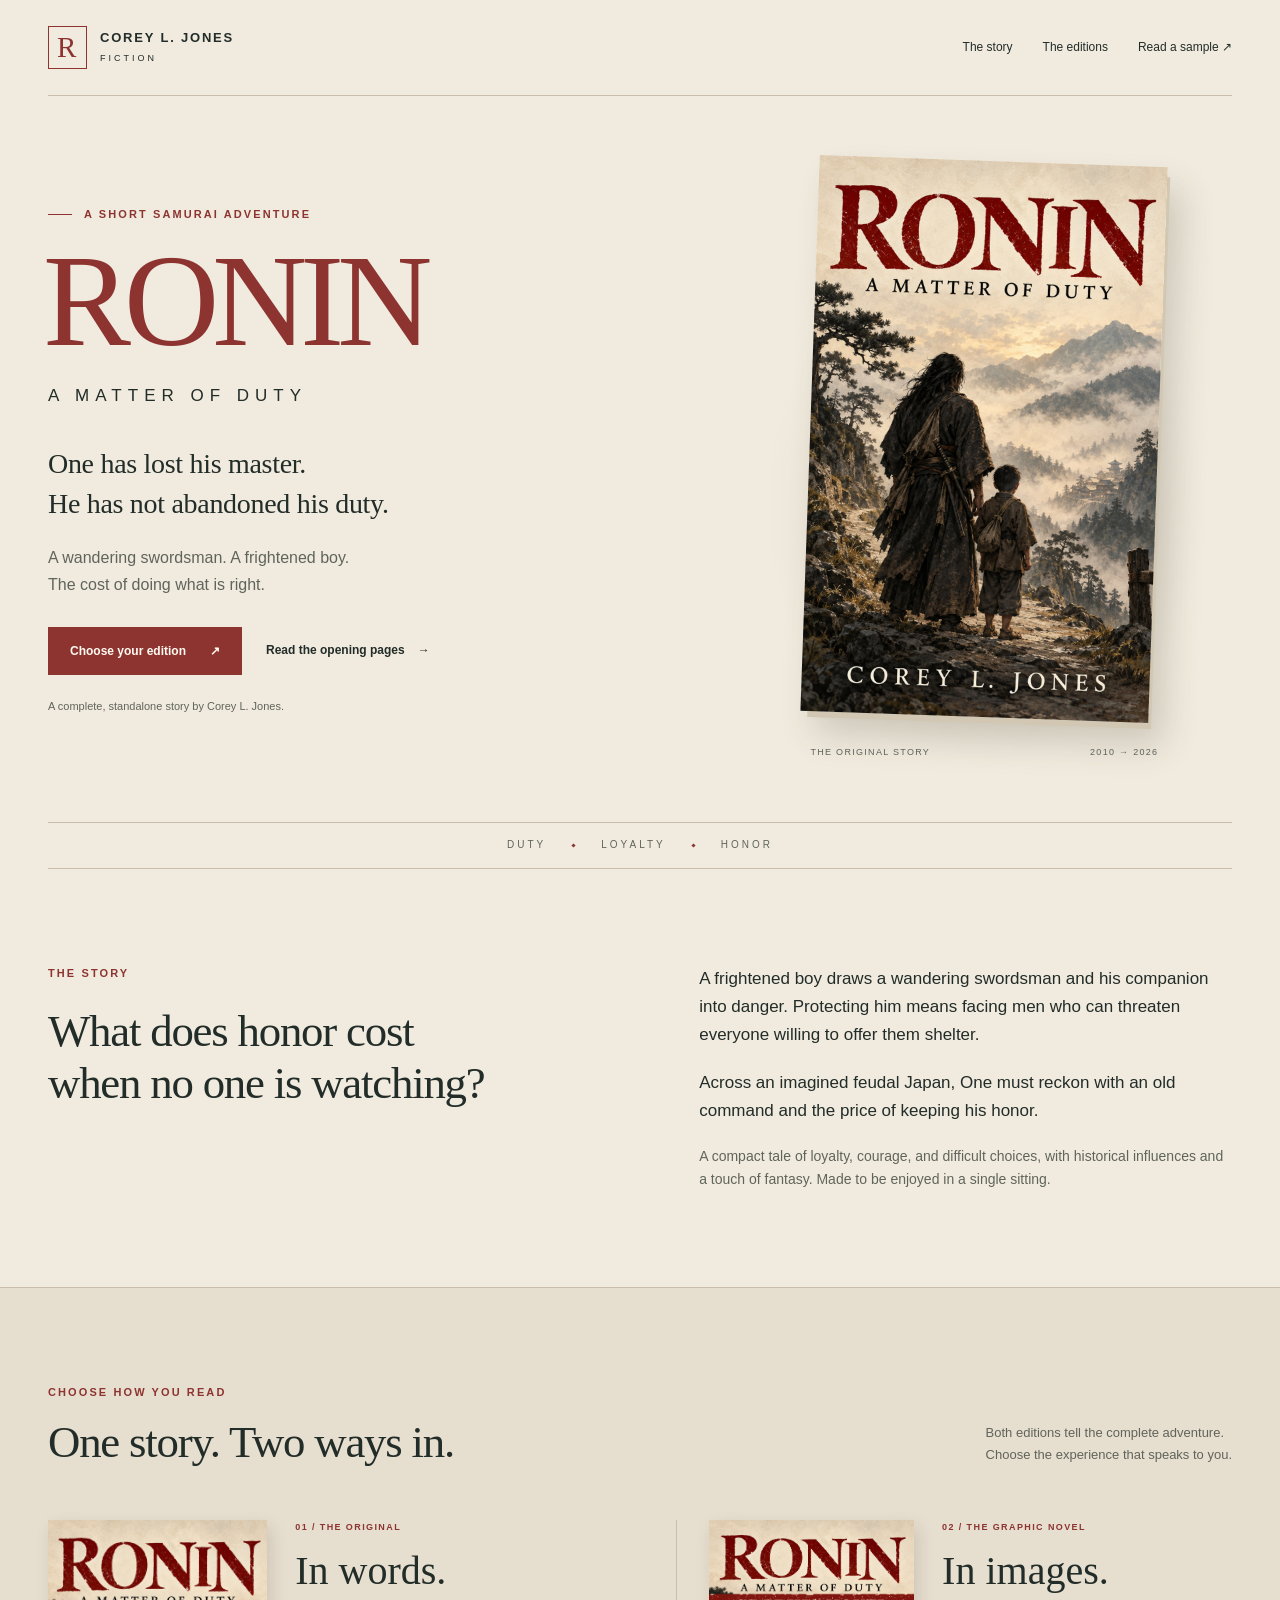
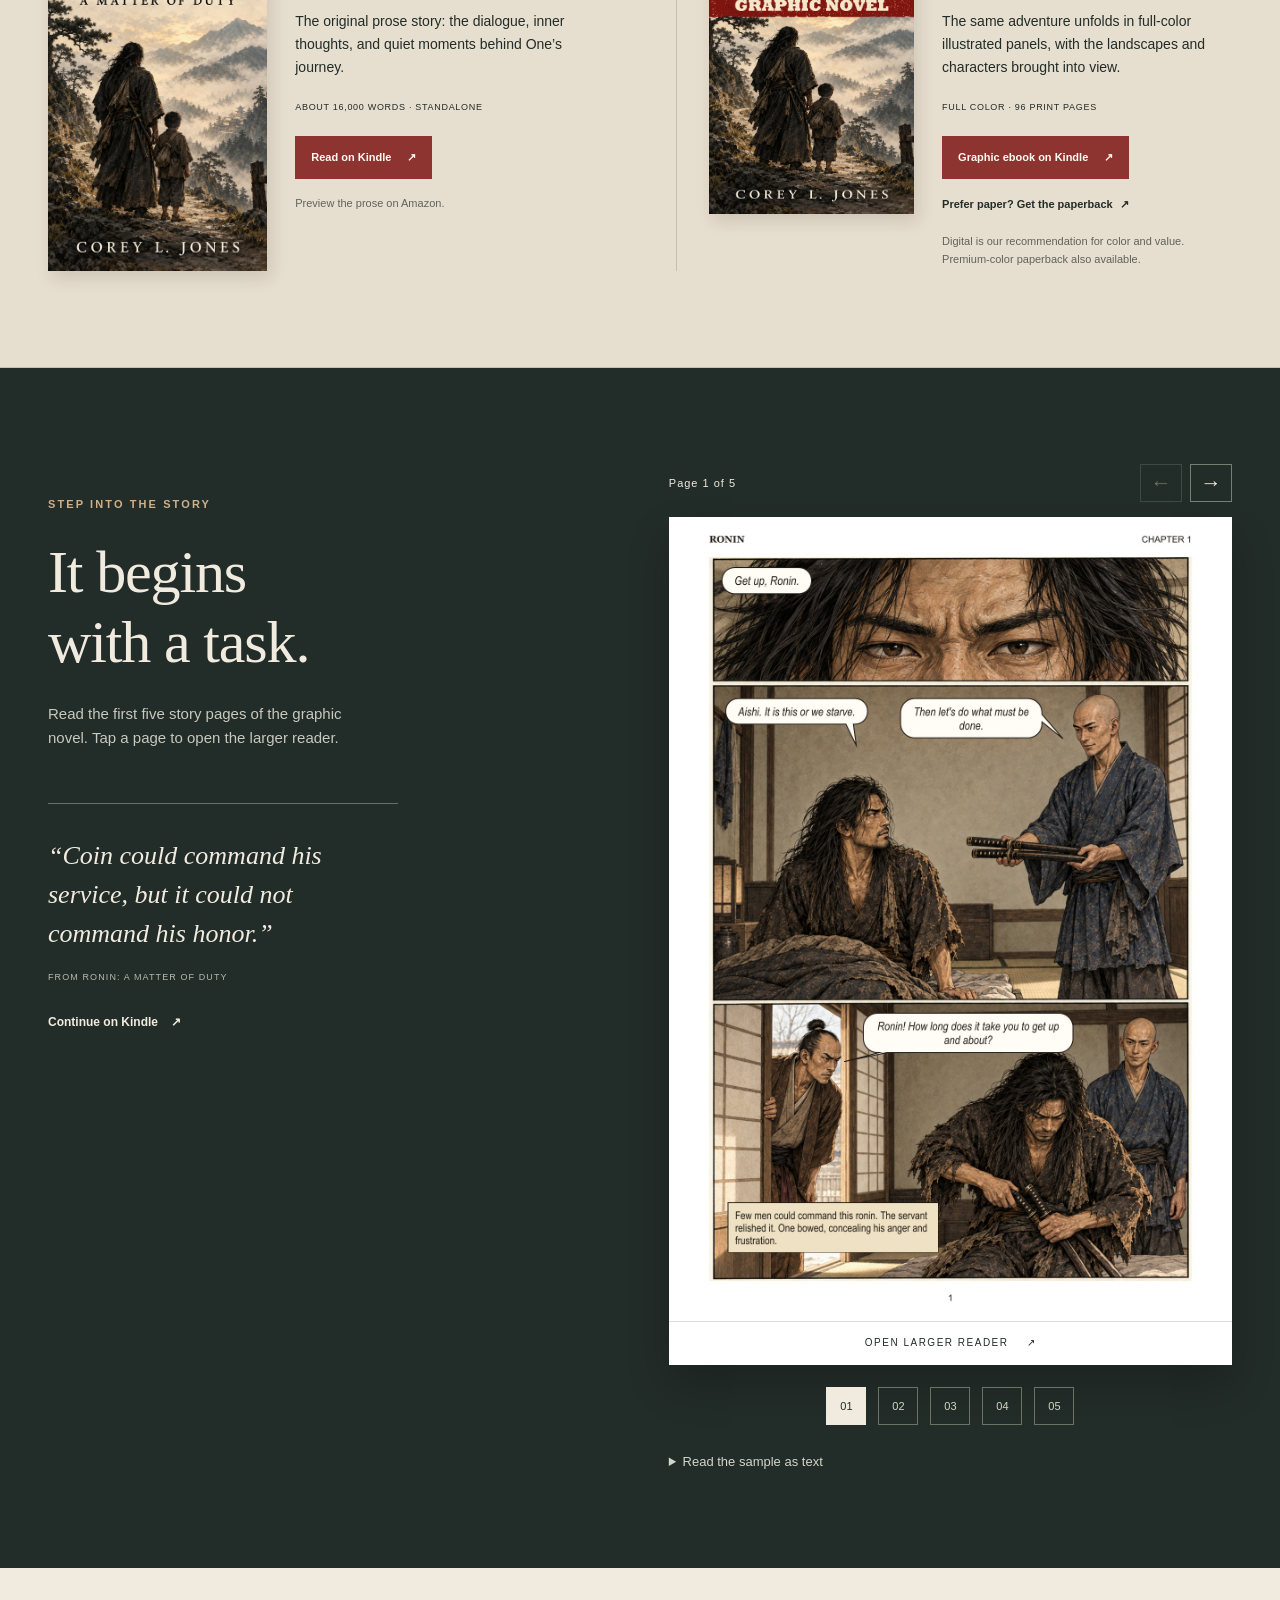
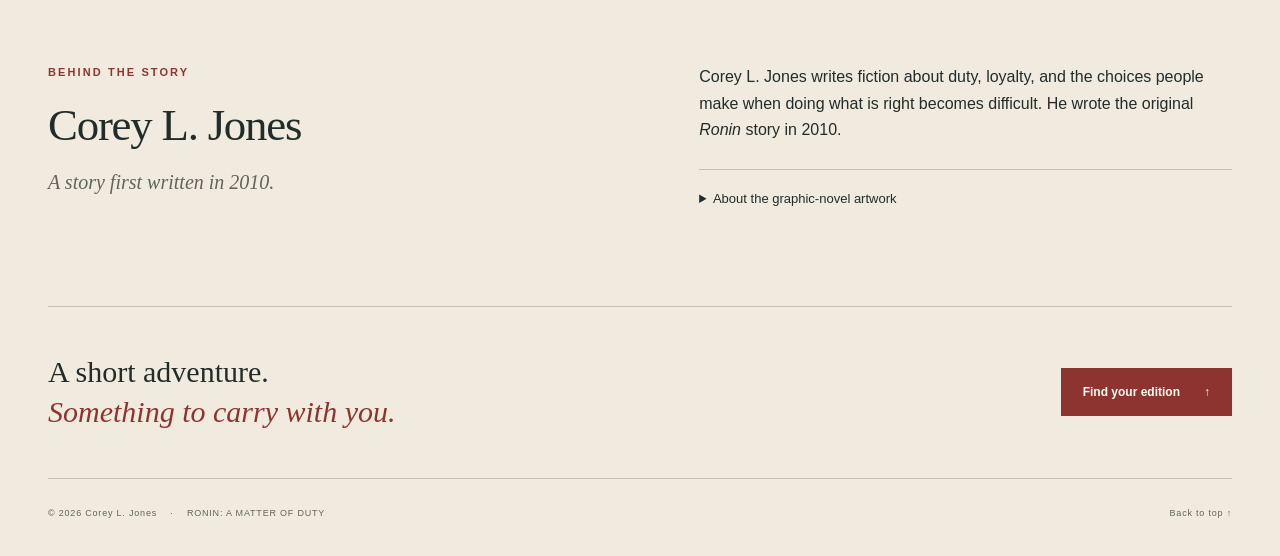
==== public/ronin/index.html @ f9c512b7 "Add standalone Corey L. Jones Ronin reading page" ====
<!doctype html>
<html lang="en">
<head>
  <meta charset="utf-8">
  <meta name="viewport" content="width=device-width, initial-scale=1">
  <meta name="theme-color" content="#222c28">
  <title>Ronin: A Matter of Duty — Corey L. Jones</title>
  <meta name="description" content="A complete samurai adventure by Corey L. Jones. Discover Ronin: A Matter of Duty in original prose or a full-color graphic novel, and read the opening pages.">
  <link rel="canonical" href="https://echoofhumanity.net/ronin/">
  <link rel="icon" type="image/svg+xml" href="./assets/mark.svg">
  <meta property="og:type" content="book">
  <meta property="og:title" content="Ronin: A Matter of Duty — Corey L. Jones">
  <meta property="og:description" content="One has lost his master. He has not abandoned his duty. A complete samurai adventure in prose and full-color art.">
  <meta property="og:url" content="https://echoofhumanity.net/ronin/">
  <meta property="og:image" content="https://echoofhumanity.net/ronin/assets/share.jpg">
  <meta property="og:image:width" content="970">
  <meta property="og:image:height" content="600">
  <meta property="og:image:alt" content="Ronin: A Matter of Duty, original prose and graphic novel by Corey L. Jones">
  <meta name="twitter:card" content="summary_large_image">
  <link rel="stylesheet" href="./ronin.css">
  <script src="./ronin.js" defer></script>
  <script type="application/ld+json">
  {"@context":"https://schema.org","@type":"WebPage","name":"Ronin: A Matter of Duty","url":"https://echoofhumanity.net/ronin/","mainEntity":{"@type":"Book","name":"Ronin: A Matter of Duty","author":{"@type":"Person","name":"Corey L. Jones"},"inLanguage":"en","genre":["Samurai adventure","Fiction"],"image":"https://echoofhumanity.net/ronin/assets/prose-cover.jpg","workExample":[{"@type":"Book","name":"Ronin: A Matter of Duty","bookFormat":"https://schema.org/EBook","url":"https://www.amazon.com/dp/B0HL51H4W1"},{"@type":"Book","name":"Ronin: A Matter of Duty — Graphic Novel","bookFormat":"https://schema.org/EBook","url":"https://www.amazon.com/dp/B0HP73ZHTZ"},{"@type":"Book","name":"Ronin: A Matter of Duty — Graphic Novel","bookFormat":"https://schema.org/Paperback","isbn":"9798177969534","numberOfPages":96,"url":"https://www.amazon.com/dp/B0HP72GLCR"}]}}
  </script>
</head>
<body>
  <a class="skip" href="#main">Skip to content</a>
  <header class="masthead wrap" id="top">
    <a class="wordmark" href="#top" aria-label="Corey L. Jones, top of page"><span class="seal" aria-hidden="true">R</span><span>COREY L. JONES<small>FICTION</small></span></a>
    <nav aria-label="Ronin navigation"><a href="#story">The story</a><a href="#editions">The editions</a><a href="#sample">Read a sample <span aria-hidden="true">↗</span></a></nav>
  </header>
  <main id="main">
    <section class="hero wrap" aria-labelledby="book-title">
      <div class="hero-copy">
        <p class="eyebrow"><span></span> A SHORT SAMURAI ADVENTURE</p>
        <h1 id="book-title">RONIN</h1>
        <p class="subtitle">A MATTER OF DUTY</p>
        <p class="hero-hook">One has lost his master. <br><em>He has not abandoned his duty.</em></p>
        <p class="hero-description">A wandering swordsman. A frightened boy. <br>The cost of doing what is right.</p>
        <div class="actions"><a class="button primary" href="#editions">Choose your edition <span aria-hidden="true">↗</span></a><a class="text-link" href="#sample">Read the opening pages <span aria-hidden="true">→</span></a></div>
        <p class="hero-note">A complete, standalone story by Corey L. Jones.</p>
      </div>
      <figure class="hero-book"><div class="cover-shadow"><img src="./assets/prose-cover.jpg" width="1984" height="3172" fetchpriority="high" alt="Ronin: A Matter of Duty by Corey L. Jones. A swordsman and a boy walk toward a misty mountain valley."></div><figcaption>THE ORIGINAL STORY <span>2010 → 2026</span></figcaption></figure>
    </section>
    <div class="chapter-rule wrap" aria-hidden="true"><span>DUTY</span><i></i><span>LOYALTY</span><i></i><span>HONOR</span></div>
    <section class="story wrap section" id="story" aria-labelledby="story-title">
      <div><p class="eyebrow">THE STORY</p><h2 id="story-title">What does honor cost <br>when no one is watching?</h2></div>
      <div class="story-copy"><p>A frightened boy draws a wandering swordsman and his companion into danger. Protecting him means facing men who can threaten everyone willing to offer them shelter.</p><p>Across an imagined feudal Japan, One must reckon with an old command and the price of keeping his honor.</p><p class="quiet">A compact tale of loyalty, courage, and difficult choices, with historical influences and a touch of fantasy. Made to be enjoyed in a single sitting.</p></div>
    </section>
    <section class="editions section" id="editions" aria-labelledby="editions-title">
      <div class="wrap">
        <div class="section-heading"><div><p class="eyebrow">CHOOSE HOW YOU READ</p><h2 id="editions-title">One story. Two ways in.</h2></div><p>Both editions tell the complete adventure. <br>Choose the experience that speaks to you.</p></div>
        <div class="edition-grid">
          <article class="edition">
            <a class="edition-cover" href="https://www.amazon.com/dp/B0HL51H4W1" aria-label="View the original Ronin prose ebook on Amazon"><img src="./assets/prose-cover.jpg" width="1984" height="3172" loading="lazy" alt="Cover of the original Ronin prose edition"></a>
            <div class="edition-copy"><p class="edition-number">01 / THE ORIGINAL</p><h3>In words.</h3><p>The original prose story: the dialogue, inner thoughts, and quiet moments behind One’s journey.</p><p class="specs">ABOUT 16,000 WORDS · STANDALONE</p><a class="button primary" href="https://www.amazon.com/dp/B0HL51H4W1">Read on Kindle <span aria-hidden="true">↗</span></a><p class="buy-note">Preview the prose on Amazon.</p></div>
          </article>
          <article class="edition">
            <a class="edition-cover" href="https://www.amazon.com/dp/B0HP73ZHTZ" aria-label="View the Ronin graphic novel ebook on Amazon"><img src="./assets/graphic-cover.jpg" width="2100" height="3000" loading="lazy" alt="Ronin cover with a red Graphic Novel banner"></a>
            <div class="edition-copy"><p class="edition-number">02 / THE GRAPHIC NOVEL</p><h3>In images.</h3><p>The same adventure unfolds in full-color illustrated panels, with the landscapes and characters brought into view.</p><p class="specs">FULL COLOR · 96 PRINT PAGES</p><a class="button primary" href="https://www.amazon.com/dp/B0HP73ZHTZ">Graphic ebook on Kindle <span aria-hidden="true">↗</span></a><a class="text-link print-link" href="https://www.amazon.com/dp/B0HP72GLCR">Prefer paper? Get the paperback <span aria-hidden="true">↗</span></a><p class="buy-note">Digital is our recommendation for color and value. <br>Premium-color paperback also available.</p></div>
          </article>
        </div>
      </div>
    </section>
    <section class="sample section" id="sample" aria-labelledby="sample-title">
      <div class="wrap sample-layout">
        <div class="sample-intro"><p class="eyebrow">STEP INTO THE STORY</p><h2 id="sample-title">It begins <br>with a task.</h2><p>Read the first five story pages of the graphic novel. Tap a page to open the larger reader.</p><blockquote>“Coin could command his service, but it could not command his honor.”</blockquote><p class="quote-source">FROM <cite>RONIN: A MATTER OF DUTY</cite></p><a class="text-link light" href="https://www.amazon.com/dp/B0HP73ZHTZ">Continue on Kindle <span aria-hidden="true">↗</span></a></div>
        <div class="sample-gallery" aria-label="Graphic novel opening pages">
          <div class="sample-toolbar"><p id="sample-count" aria-live="polite">Page 1 of 5</p><div><button class="arrow" id="sample-prev" aria-label="Previous sample page" disabled>←</button><button class="arrow" id="sample-next" aria-label="Next sample page">→</button></div></div>
          <button class="page-open" id="page-open" aria-label="Open sample page 1 in the larger reader"><img id="sample-image" src="./assets/sample-1.jpg" width="1260" height="1800" loading="lazy" alt="Opening page: One and Aishi are called to work for a merchant."><span>OPEN LARGER READER <span aria-hidden="true">↗</span></span></button>
          <div class="page-tabs" aria-label="Choose a sample page"><button data-page="0" aria-label="Show sample page 1" aria-current="true">01</button><button data-page="1" aria-label="Show sample page 2">02</button><button data-page="2" aria-label="Show sample page 3">03</button><button data-page="3" aria-label="Show sample page 4">04</button><button data-page="4" aria-label="Show sample page 5">05</button></div>
          <details class="transcript"><summary>Read the sample as text</summary><div id="sample-transcript"><h3>Story page 1</h3><p>RONIN
CHAPTER 1
Get up, Ronin.
Aishi. It is this or we starve.
Then let&#39;s do what must be done.
Ronin! How long does it take you to get up and about?
Few men could command this ronin. The servant relished it. One bowed, concealing his anger and frustration.
1</p>
<h3>Story page 2</h3><p>RONIN
CHAPTER 1
So, you have finally come to see the truth of things, have you?
I am ready to serve.
Then come! Have a seat and enjoy some of this tea with me.
Ori had a famous swordsman at his service. Outside, Aishi&#39;s stare silenced the servant.
2</p>
<h3>Story page 3</h3><p>RONIN
CHAPTER 1
What an impeccable day it is! I never dreamed that such a man would come into my service!
I know this is such a tragedy for you, but do not worry.
You will see how beneficial this will be for both of us!
What is it you wish of me, Ori?
3</p>
<h3>Story page 4</h3><p>RONIN
CHAPTER 1
Please! Have some tea.
Refusing Ori&#39;s courtesies meant leaving empty-handed. One chose to comply.
He sipped the tea and chatted politely.
What seemed like hours passed. Aishi could hear their voices through the door, but not their words.
Come, we are set to a task.
One&#39;s expression gave nothing away.
4</p>
<h3>Story page 5</h3><p>RONIN
CHAPTER 1
Ori still smiled. Uneasy, Aishi asked what had happened.
We are set to a task.
Well, what is the task?
There is a place south of here, hidden from sight. Shipments pass through it, and we are to make sure they are secured.
One wanted to earn their payment and continue toward their true goal.
He would judge the task by what it asked of him when the truth revealed itself.
What are these shipments?
He did not say.
Why employ a famous swordsman merely to watch for thieves? The secret shipment must matter. Aishi quickened his step, eager for answers.
Coin could command his service, but it could not command his honor.
5</p></div></details>
          <noscript><p>JavaScript is off. Open the sample images directly: <a href="./assets/sample-1.jpg">1</a> · <a href="./assets/sample-2.jpg">2</a> · <a href="./assets/sample-3.jpg">3</a> · <a href="./assets/sample-4.jpg">4</a> · <a href="./assets/sample-5.jpg">5</a>.</p></noscript>
        </div>
      </div>
    </section>
    <section class="author wrap section" aria-labelledby="author-title">
      <div><p class="eyebrow">BEHIND THE STORY</p><h2 id="author-title">Corey L. Jones</h2><p class="author-subtitle">A story first written in 2010.</p></div>
      <div><p>Corey L. Jones writes fiction about duty, loyalty, and the choices people make when doing what is right becomes difficult. He wrote the original <em>Ronin</em> story in 2010.</p><details class="making"><summary>About the graphic-novel artwork</summary><p>Corey L. Jones wrote the original story. The graphic-novel illustrations were generated with AI and extensively revised under his direction, with repeated checks of the characters, dialogue, page layout, and physical print proofs.</p></details></div>
    </section>
    <section class="closing wrap"><p>A short adventure. <br><em>Something to carry with you.</em></p><a class="button primary" href="#editions">Find your edition <span aria-hidden="true">↑</span></a></section>
  </main>
  <footer class="footer wrap"><p>© 2026 Corey L. Jones <span>·</span> RONIN: A MATTER OF DUTY</p><a href="#top">Back to top ↑</a></footer>
  <dialog id="reader" aria-labelledby="reader-title">
    <div class="reader-bar"><h2 id="reader-title">Ronin · Opening pages</h2><button id="reader-close" class="button reader-close">Close <span aria-hidden="true">×</span></button></div>
    <div class="reader-controls"><button class="arrow" id="reader-prev" aria-label="Previous page in reader">←</button><p id="reader-count" aria-live="polite">Page 1 of 5</p><button id="reader-zoom" class="zoom" aria-pressed="false">Zoom in</button><button class="arrow" id="reader-next" aria-label="Next page in reader">→</button></div>
    <div class="reader-scroll"><img id="reader-image" src="./assets/sample-1.jpg" width="1260" height="1800" alt="Opening page of Ronin"></div>
  </dialog>
</body>
</html>
---- public/ronin/ronin.css ----
@charset "UTF-8";
:root{--paper:#f1ebdf;--paper-deep:#e6dece;--ink:#222c28;--muted:#60645b;--red:#8d3431;--line:#c8beab;--gold:#ceb18a;color-scheme:light}
*{box-sizing:border-box}html{scroll-behavior:smooth;scroll-padding-top:28px}body{margin:0;background:var(--paper);color:var(--ink);font:17px/1.65 Arial,Helvetica,sans-serif;-webkit-font-smoothing:antialiased}a{color:inherit;text-decoration:none}button{font:inherit;cursor:pointer}button:disabled{cursor:default;opacity:.35}img{display:block;max-width:100%;height:auto}h1,h2,h3,p,figure{margin:0}h2,h3{font-family:Georgia,'Times New Roman',serif;font-weight:400;line-height:1.15}h2{font-size:clamp(34px,3.5vw,49px);letter-spacing:-1.2px}h3{font-size:40px}p+p{margin-top:20px}a,button{touch-action:manipulation}:focus-visible{outline:3px solid var(--red);outline-offset:5px}.wrap{width:min(1200px,calc(100% - 96px));margin-inline:auto}.section{padding-block:96px}.eyebrow{font-size:11px;letter-spacing:2.1px;font-weight:700;color:var(--red);line-height:1.6;margin-bottom:24px}.skip{position:fixed;top:-100px;left:18px;background:var(--paper);padding:12px 20px;z-index:20}.skip:focus{top:12px}.masthead{display:flex;justify-content:space-between;align-items:center;padding-block:26px;border-bottom:1px solid var(--line);gap:24px}.wordmark{display:flex;align-items:center;gap:13px;font-size:13px;letter-spacing:1.8px;font-weight:700;line-height:1.3}.wordmark small{display:block;font-size:9px;letter-spacing:3px;font-weight:400;margin-top:6px}.seal{display:grid;place-items:center;width:39px;height:43px;border:1px solid var(--red);font:29px Georgia,serif;color:var(--red)}nav{display:flex;gap:30px;font-size:12px}nav a:hover,.text-link:hover,.footer a:hover{text-decoration:underline;text-underline-offset:6px}.hero{display:grid;grid-template-columns:1.2fr 1fr;gap:8%;align-items:center;padding-block:65px 62px}.hero .eyebrow{display:flex;align-items:center;gap:12px;margin-bottom:15px}.eyebrow span{width:24px;height:1px;background:var(--red)}h1{font:400 clamp(88px,10.3vw,151px)/.95 Georgia,'Times New Roman',serif;letter-spacing:-7px;color:var(--red);margin-left:-5px}.subtitle{letter-spacing:6px;font-size:17px;margin:18px 0 34px}.hero-hook{font:28px/1.42 Georgia,serif;letter-spacing:-.3px}.hero-hook em{font-style:normal}.hero-description{font-size:16px;color:var(--muted);margin-top:22px}.actions{display:flex;gap:24px;align-items:center;flex-wrap:wrap;margin-top:29px}.button{display:inline-flex;justify-content:center;align-items:center;gap:24px;padding:14px 21px;font-size:12px;line-height:1.5;font-weight:600;border:1px solid transparent;transition:background .15s,color .15s}.primary{color:#fffaf0;background:var(--red);border-color:var(--red)}.primary:hover{background:#692925;border-color:#692925}.text-link{font-size:12px;font-weight:600;display:inline-flex;gap:13px;align-items:center}.hero-note{font-size:11px;color:var(--muted);margin-top:22px}.hero-book{width:min(100%,348px);margin-inline:auto;position:relative}.hero-book:before{content:"";position:absolute;inset:12% -16% -3%;background:radial-gradient(ellipse,#b5a68c55,transparent 68%);z-index:-1}.cover-shadow{box-shadow:5px 8px 0 -2px #d1c7b2,15px 22px 35px #3d392632;transform:rotate(2deg)}.cover-shadow img{width:100%}.hero-book figcaption{display:flex;justify-content:space-between;font-size:9px;letter-spacing:1.3px;color:var(--muted);margin-top:28px}.chapter-rule{display:flex;gap:26px;align-items:center;border-top:1px solid var(--line);border-bottom:1px solid var(--line);padding-block:14px;font-size:10px;letter-spacing:3px;justify-content:center;color:var(--muted)}.chapter-rule i{height:3px;width:3px;background:var(--red);transform:rotate(45deg)}.story{display:grid;grid-template-columns:1fr 1fr;gap:10%}.story-copy{max-width:560px;font-size:17px}.quiet{font-size:14px;color:var(--muted)}.editions{background:var(--paper-deep);border-block:1px solid var(--line)}.section-heading{display:flex;justify-content:space-between;gap:30px;align-items:end;margin-bottom:52px}.section-heading .eyebrow{margin-bottom:15px}.section-heading>p{font-size:13px;color:var(--muted);padding-bottom:3px}.edition-grid{display:grid;grid-template-columns:1fr 1fr;gap:6%}.edition{display:grid;grid-template-columns:.78fr 1.1fr;gap:28px;align-items:start}.edition+.edition{border-left:1px solid var(--line);padding-left:32px}.edition-cover img{width:100%;box-shadow:4px 7px 16px #33271c22}.edition-number{font-size:9px;letter-spacing:1.4px;color:var(--red);font-weight:700;margin-bottom:13px}.edition-copy>p:not(.edition-number):not(.specs):not(.buy-note){font-size:14px;line-height:1.65;margin-top:16px}.specs{font-size:9px;letter-spacing:.7px;margin:21px 0}.edition .button{font-size:11px;gap:16px;padding:12px 15px}.print-link{font-size:11px;margin-top:17px;gap:7px;line-height:1.6}.buy-note{font-size:11px;line-height:1.65;color:var(--muted);margin-top:15px}.sample{background:var(--ink);color:var(--paper)}.sample-layout{display:grid;grid-template-columns:.85fr 1fr;gap:12%;align-items:start}.sample-intro{padding-top:32px;position:sticky;top:38px}.sample .eyebrow{color:var(--gold)}.sample h2{font-size:clamp(43px,4.7vw,68px)}.sample-intro>p:not(.eyebrow):not(.quote-source){font-size:15px;max-width:330px;color:#c8c9be;margin-top:26px}.sample blockquote{font:italic 26px/1.5 Georgia,serif;margin:52px 0 17px;border-top:1px solid #647062;padding-top:32px;max-width:350px}.quote-source{font-size:9px;letter-spacing:1.1px;color:#b6bbae}.quote-source cite{font-style:normal}.light{color:var(--paper);margin-top:28px}.sample-toolbar{display:flex;align-items:center;justify-content:space-between;font-size:11px;letter-spacing:1px;margin-bottom:15px}.sample-toolbar>div{display:flex;gap:8px}.arrow{display:inline-grid;place-items:center;width:42px;height:38px;border:1px solid #758074;color:var(--paper);background:transparent;font-size:21px;line-height:1}.arrow:hover:not(:disabled){background:#3b4840}.sample :focus-visible,dialog :focus-visible{outline-color:var(--gold)}.page-open{display:block;width:100%;padding:0;border:0;background:white;text-align:center;box-shadow:0 20px 40px #0003}.page-open img{width:100%;aspect-ratio:7/10;object-fit:contain}.page-open>span{display:flex;align-items:center;justify-content:center;gap:18px;padding:13px;color:var(--ink);font-size:10px;letter-spacing:1.5px;border-top:1px solid #ddd}.page-tabs{display:flex;gap:12px;justify-content:center;margin-top:22px}.page-tabs button{width:40px;height:38px;color:#d6d5c7;border:1px solid #6b7369;background:transparent;font-size:11px}.page-tabs button[aria-current=true]{background:var(--paper);color:var(--ink);border-color:var(--paper)}.transcript{margin-top:26px;font-size:13px;color:#d3d5c9}.transcript summary{cursor:pointer;text-underline-offset:4px}.transcript div{margin-top:20px;white-space:pre-line}.transcript h3{font:600 14px Arial,sans-serif;margin-top:22px}.transcript p{margin-top:12px}.author{display:grid;grid-template-columns:1fr 1fr;gap:10%;font-size:16px}.author .eyebrow{margin-bottom:18px}.author-subtitle{font:italic 20px Georgia,serif;color:var(--muted);margin-top:20px}.making{border-top:1px solid var(--line);margin-top:26px;padding-top:18px;font-size:13px;color:var(--muted)}.making summary{cursor:pointer;color:var(--ink)}.making p{margin-top:16px}.closing{border-block:1px solid var(--line);padding-block:45px;display:flex;align-items:center;justify-content:space-between;gap:30px}.closing p{font:30px/1.35 Georgia,serif}.closing em{color:var(--red)}.footer{padding-block:27px 35px;display:flex;justify-content:space-between;align-items:center;gap:22px;font-size:9px;letter-spacing:.8px;color:var(--muted)}.footer span{padding-inline:10px}.footer a{white-space:nowrap}dialog{padding:0;border:1px solid #657268;background:var(--ink);color:var(--paper);width:min(94vw,1000px);max-width:none;max-height:95dvh;overflow:hidden}dialog::backdrop{background:#101711eb}.reader-bar{display:flex;align-items:center;justify-content:space-between;gap:16px;padding:12px 20px;border-bottom:1px solid #5b685d}.reader-bar h2{font:16px Georgia,serif;letter-spacing:0}.reader-close{background:var(--paper);color:var(--ink);padding:9px 15px}.reader-controls{display:flex;align-items:center;justify-content:center;gap:25px;padding:10px}.reader-controls p{font-size:11px;margin:0}.reader-scroll{overflow:auto;max-height:calc(95dvh - 135px);padding:0 18px 20px;overscroll-behavior:contain}.reader-scroll img{width:100%;height:auto}.reader-open{overflow:hidden}
@media(min-width:1500px){.hero{padding-block:80px}.hero-book{width:370px}}
@media(max-width:1100px){.wrap{width:calc(100% - 64px)}.hero{gap:6%}.hero-hook{font-size:24px}.hero-book{max-width:310px}.subtitle{font-size:15px;letter-spacing:4px}.edition-grid{gap:4%}.edition{grid-template-columns:1fr;gap:24px}.edition-cover{width:160px}.edition+.edition{padding-left:30px}.edition-copy>p{max-width:340px}.section-heading>p{max-width:280px}.sample-layout{gap:8%}.actions{gap:16px}.sample blockquote{font-size:24px}}
@media(max-width:700px){.wrap{width:calc(100% - 40px)}.section{padding-block:60px}.masthead{padding-block:18px;gap:20px;align-items:center}.wordmark{font-size:10px;letter-spacing:1px;gap:8px}.wordmark small{font-size:8px}.seal{width:30px;height:34px;font-size:24px}nav{gap:14px;font-size:10px}nav a:first-child{display:none}nav a span{display:none}.hero{grid-template-columns:1fr;padding-block:42px 38px;gap:38px}.hero .eyebrow{font-size:9px;margin-bottom:17px}h1{font-size:clamp(82px,20vw,126px);letter-spacing:-5px}.subtitle{font-size:13px;letter-spacing:4px;margin:16px 0 26px}.hero-hook{font-size:23px}.hero-description{font-size:14px;margin-top:19px}.hero-description br{display:none}.actions{gap:18px;margin-top:24px}.button{padding:13px 17px}.hero-note{font-size:10px}.hero-book{width:68%;max-width:265px}.hero-book figcaption{font-size:8px;letter-spacing:1px}.chapter-rule{gap:20px;font-size:9px;letter-spacing:2px}.story{grid-template-columns:1fr;gap:28px}.eyebrow{margin-bottom:17px}.story h2 br{display:none}.story-copy{font-size:16px}.quiet{font-size:14px}.section-heading{display:block;margin-bottom:32px}.section-heading>p{margin-top:20px;max-width:none}.edition-grid{grid-template-columns:1fr;gap:38px}.edition{grid-template-columns:110px 1fr;gap:22px}.edition+.edition{padding:34px 0 0;border-left:0;border-top:1px solid var(--line)}.edition-cover{width:100%}.edition-number{font-size:8px;letter-spacing:1px}h3{font-size:34px}.edition-copy>p:not(.edition-number):not(.specs):not(.buy-note){font-size:13px}.specs{font-size:8px;letter-spacing:.2px}.edition .button{font-size:10px;padding:11px 12px;gap:10px}.print-link{font-size:10px}.buy-note{font-size:10px}.sample-layout{grid-template-columns:1fr;gap:35px}.sample-intro{position:static;padding:0}.sample h2{font-size:46px}.sample h2 br{display:none}.sample-intro>p:not(.eyebrow):not(.quote-source){max-width:none;margin-top:20px}.sample blockquote{font-size:24px;max-width:none;margin-top:30px;padding-top:25px}.sample-gallery{max-width:490px;margin:auto;width:100%}.author{grid-template-columns:1fr;gap:26px}.author-subtitle{font-size:19px}.closing{padding-block:30px;align-items:start;flex-direction:column;gap:24px}.closing p{font-size:26px}.footer{flex-direction:column;align-items:start;gap:12px;padding-block:25px;font-size:8px}.reader-bar{padding:10px 12px}.reader-bar h2{font-size:14px}dialog{width:100%;height:100dvh;max-height:100dvh;margin:0}.reader-scroll{padding:0 0 15px;max-height:calc(100dvh - 124px)}.reader-close{font-size:11px}.reader-controls{padding:8px}.transcript{font-size:12px}}
@media(prefers-reduced-motion:reduce){html{scroll-behavior:auto}*{transition:none!important}}
.zoom{border:1px solid #758074;background:transparent;color:var(--paper);padding:8px 10px;font-size:11px;min-height:38px}.zoom:hover{background:#3b4840}.reader-scroll.is-zoomed img{width:200%;max-width:none}.reader-controls{gap:16px}.reader-scroll{scrollbar-width:auto}
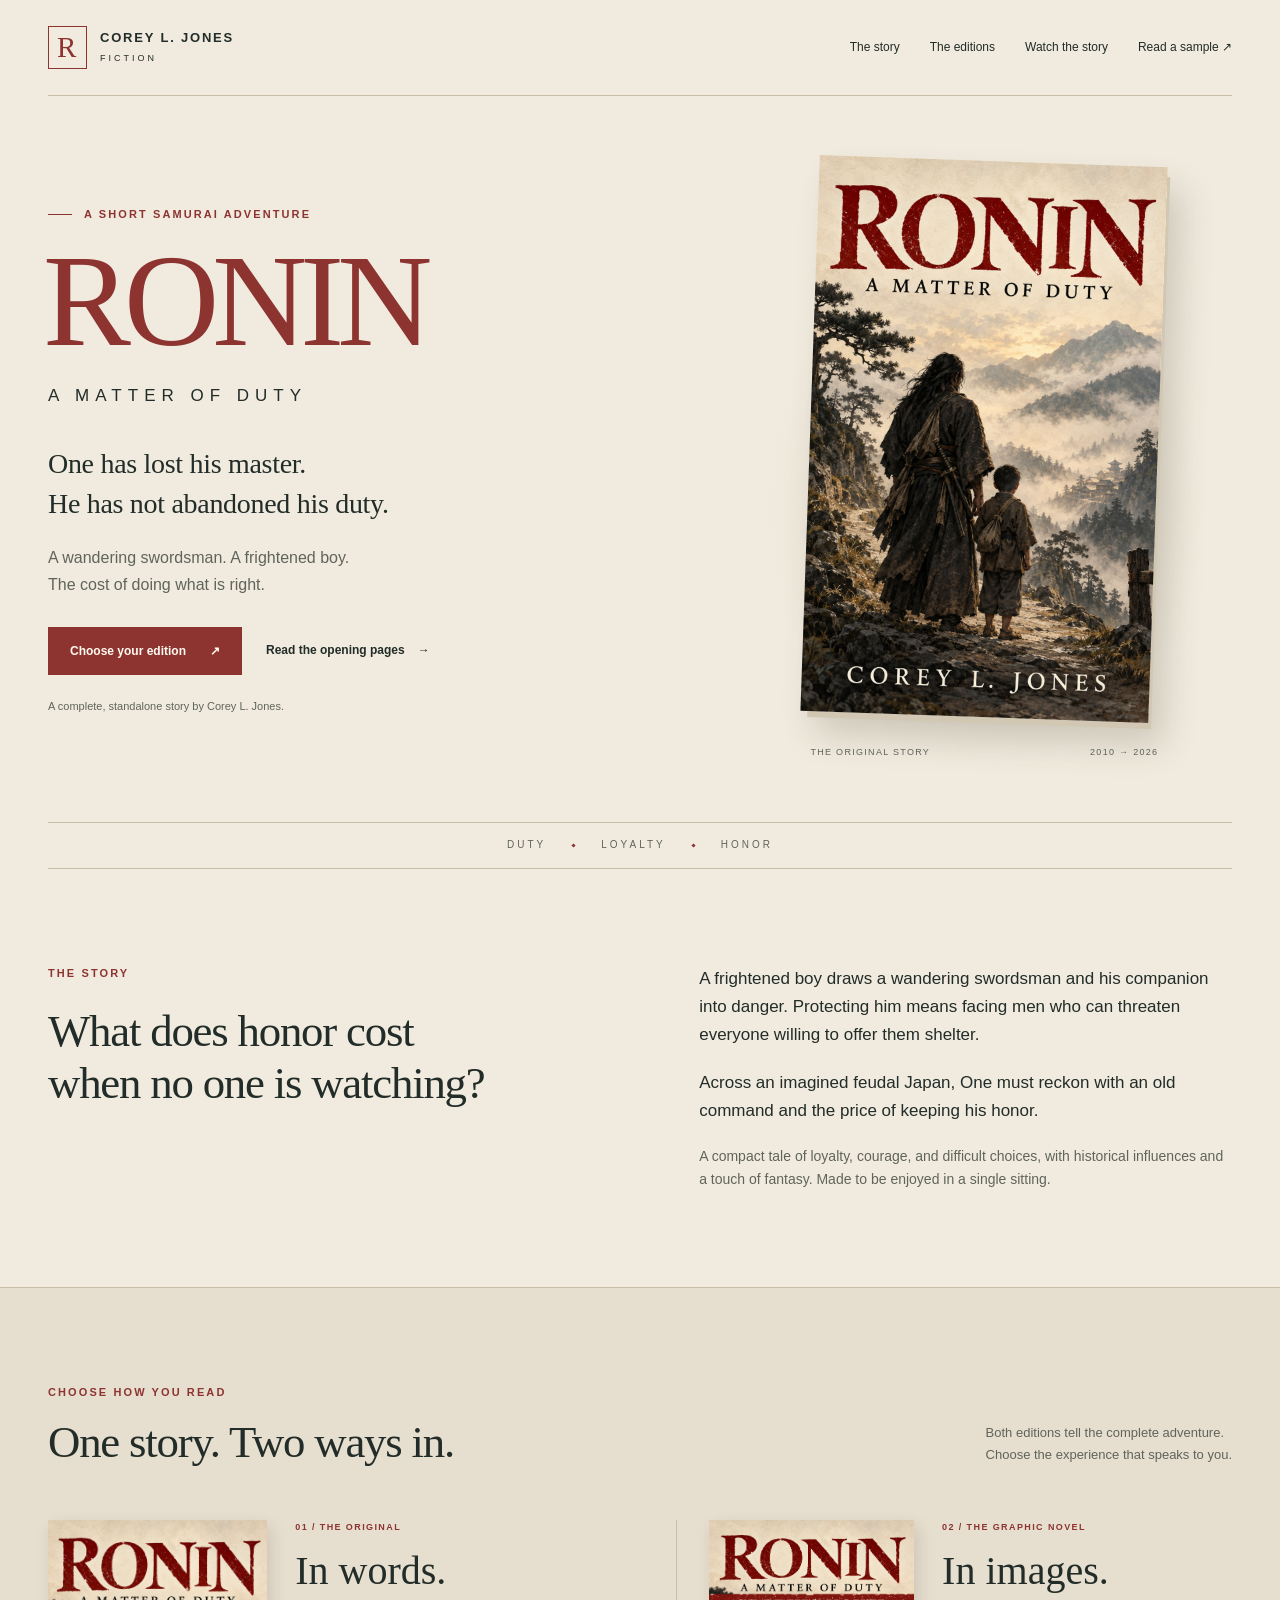
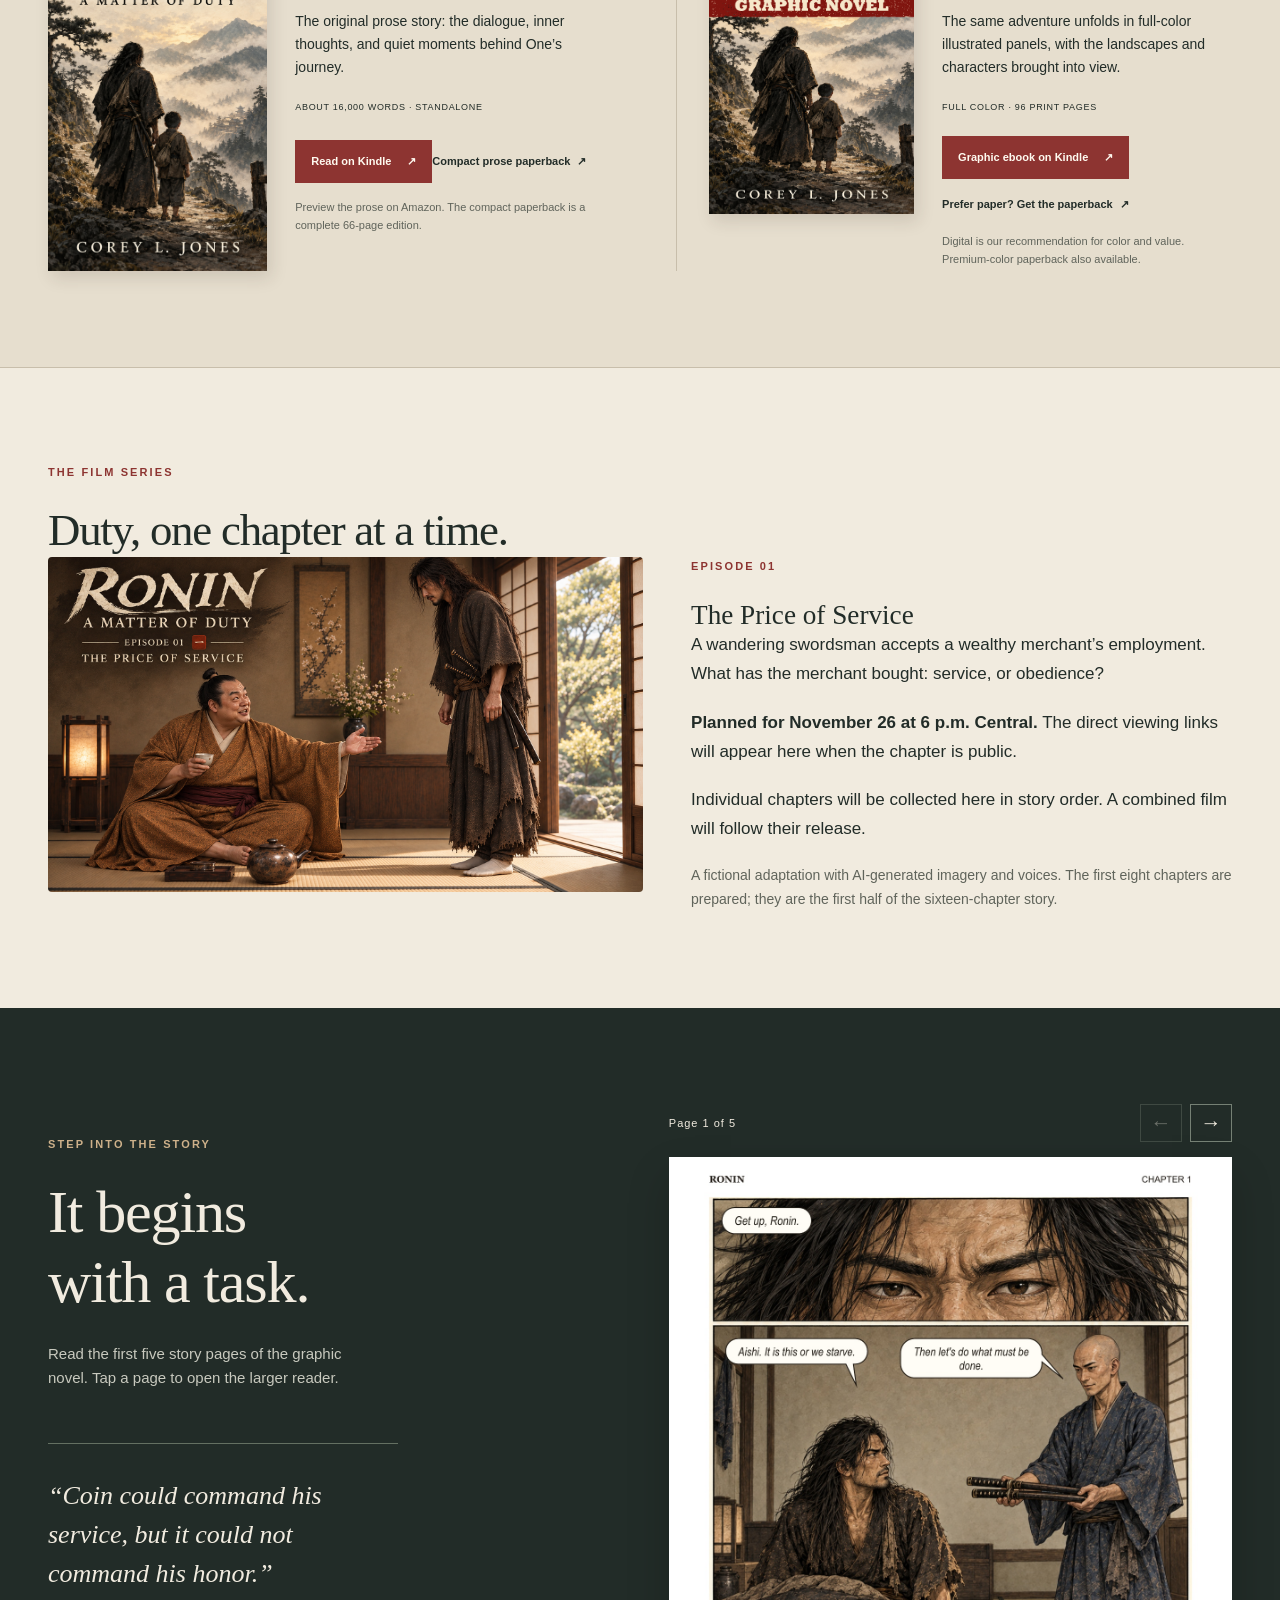
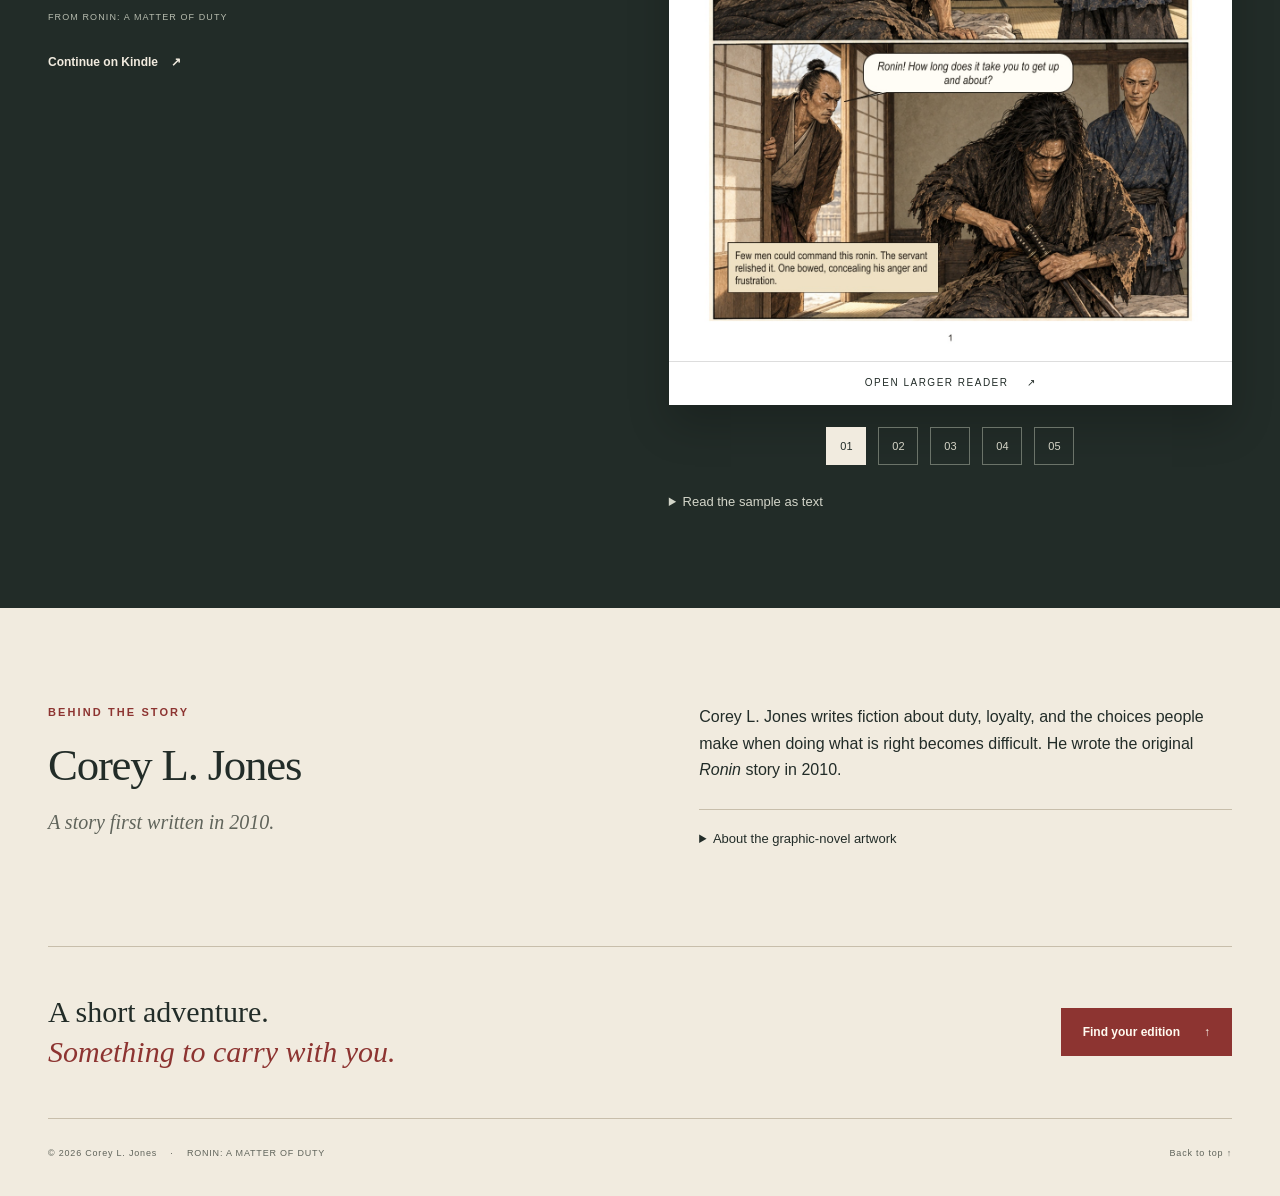
==== commit 40d68d11: "Launch full-length books and interview with Other Works and ad-free viewing" ====
--- a/public/ronin/index.html
+++ b/public/ronin/index.html
@@ -22,12 +22,13 @@
   <script type="application/ld+json">
   {"@context":"https://schema.org","@type":"WebPage","name":"Ronin: A Matter of Duty","url":"https://echoofhumanity.net/ronin/","mainEntity":{"@type":"Book","name":"Ronin: A Matter of Duty","author":{"@type":"Person","name":"Corey L. Jones"},"inLanguage":"en","genre":["Samurai adventure","Fiction"],"image":"https://echoofhumanity.net/ronin/assets/prose-cover.jpg","workExample":[{"@type":"Book","name":"Ronin: A Matter of Duty","bookFormat":"https://schema.org/EBook","url":"https://www.amazon.com/dp/B0HL51H4W1"},{"@type":"Book","name":"Ronin: A Matter of Duty — Graphic Novel","bookFormat":"https://schema.org/EBook","url":"https://www.amazon.com/dp/B0HP73ZHTZ"},{"@type":"Book","name":"Ronin: A Matter of Duty — Graphic Novel","bookFormat":"https://schema.org/Paperback","isbn":"9798177969534","numberOfPages":96,"url":"https://www.amazon.com/dp/B0HP72GLCR"}]}}
   </script>
+<style>.film-chapter{display:grid;grid-template-columns:1.1fr 1fr;gap:3rem;align-items:start}.film-chapter img{width:100%;height:auto;border-radius:4px}.film-chapter h3{font-size:1.7rem}.film-chapter p{line-height:1.7}@media(max-width:700px){.film-chapter{grid-template-columns:1fr;gap:1rem}}</style>
 </head>
 <body>
   <a class="skip" href="#main">Skip to content</a>
   <header class="masthead wrap" id="top">
     <a class="wordmark" href="#top" aria-label="Corey L. Jones, top of page"><span class="seal" aria-hidden="true">R</span><span>COREY L. JONES<small>FICTION</small></span></a>
-    <nav aria-label="Ronin navigation"><a href="#story">The story</a><a href="#editions">The editions</a><a href="#sample">Read a sample <span aria-hidden="true">↗</span></a></nav>
+    <nav aria-label="Ronin navigation"><a href="#story">The story</a><a href="#editions">The editions</a><a href="#film">Watch the story</a><a href="#sample">Read a sample <span aria-hidden="true">↗</span></a></nav>
   </header>
   <main id="main">
     <section class="hero wrap" aria-labelledby="book-title">
@@ -53,7 +54,7 @@
         <div class="edition-grid">
           <article class="edition">
             <a class="edition-cover" href="https://www.amazon.com/dp/B0HL51H4W1" aria-label="View the original Ronin prose ebook on Amazon"><img src="./assets/prose-cover.jpg" width="1984" height="3172" loading="lazy" alt="Cover of the original Ronin prose edition"></a>
-            <div class="edition-copy"><p class="edition-number">01 / THE ORIGINAL</p><h3>In words.</h3><p>The original prose story: the dialogue, inner thoughts, and quiet moments behind One’s journey.</p><p class="specs">ABOUT 16,000 WORDS · STANDALONE</p><a class="button primary" href="https://www.amazon.com/dp/B0HL51H4W1">Read on Kindle <span aria-hidden="true">↗</span></a><p class="buy-note">Preview the prose on Amazon.</p></div>
+            <div class="edition-copy"><p class="edition-number">01 / THE ORIGINAL</p><h3>In words.</h3><p>The original prose story: the dialogue, inner thoughts, and quiet moments behind One’s journey.</p><p class="specs">ABOUT 16,000 WORDS · STANDALONE</p><a class="button primary" href="https://www.amazon.com/dp/B0HL51H4W1">Read on Kindle <span aria-hidden="true">↗</span></a><a class="text-link print-link" href="https://www.amazon.com/dp/B0HPYT8Q4J">Compact prose paperback <span aria-hidden="true">↗</span></a><p class="buy-note">Preview the prose on Amazon. The compact paperback is a complete 66-page edition.</p></div>
           </article>
           <article class="edition">
             <a class="edition-cover" href="https://www.amazon.com/dp/B0HP73ZHTZ" aria-label="View the Ronin graphic novel ebook on Amazon"><img src="./assets/graphic-cover.jpg" width="2100" height="3000" loading="lazy" alt="Ronin cover with a red Graphic Novel banner"></a>
@@ -62,6 +63,7 @@
         </div>
       </div>
     </section>
+<section class="wrap section" id="film" aria-labelledby="film-title"><p class="eyebrow">THE FILM SERIES</p><h2 id="film-title">Duty, one chapter at a time.</h2><div class="film-chapter"><img src="./assets/episode-01.png" alt="Ronin Episode 01: The Price of Service. A merchant offers tea to the swordsman." width="1672" height="941" loading="lazy"><div><p class="eyebrow">EPISODE 01</p><h3>The Price of Service</h3><p>A wandering swordsman accepts a wealthy merchant’s employment. What has the merchant bought: service, or obedience?</p><p><strong>Planned for November 26 at 6 p.m. Central.</strong> The direct viewing links will appear here when the chapter is public.</p><p>Individual chapters will be collected here in story order. A combined film will follow their release.</p><p class="quiet">A fictional adaptation with AI-generated imagery and voices. The first eight chapters are prepared; they are the first half of the sixteen-chapter story.</p></div></div></section>
     <section class="sample section" id="sample" aria-labelledby="sample-title">
       <div class="wrap sample-layout">
         <div class="sample-intro"><p class="eyebrow">STEP INTO THE STORY</p><h2 id="sample-title">It begins <br>with a task.</h2><p>Read the first five story pages of the graphic novel. Tap a page to open the larger reader.</p><blockquote>“Coin could command his service, but it could not command his honor.”</blockquote><p class="quote-source">FROM <cite>RONIN: A MATTER OF DUTY</cite></p><a class="text-link light" href="https://www.amazon.com/dp/B0HP73ZHTZ">Continue on Kindle <span aria-hidden="true">↗</span></a></div>
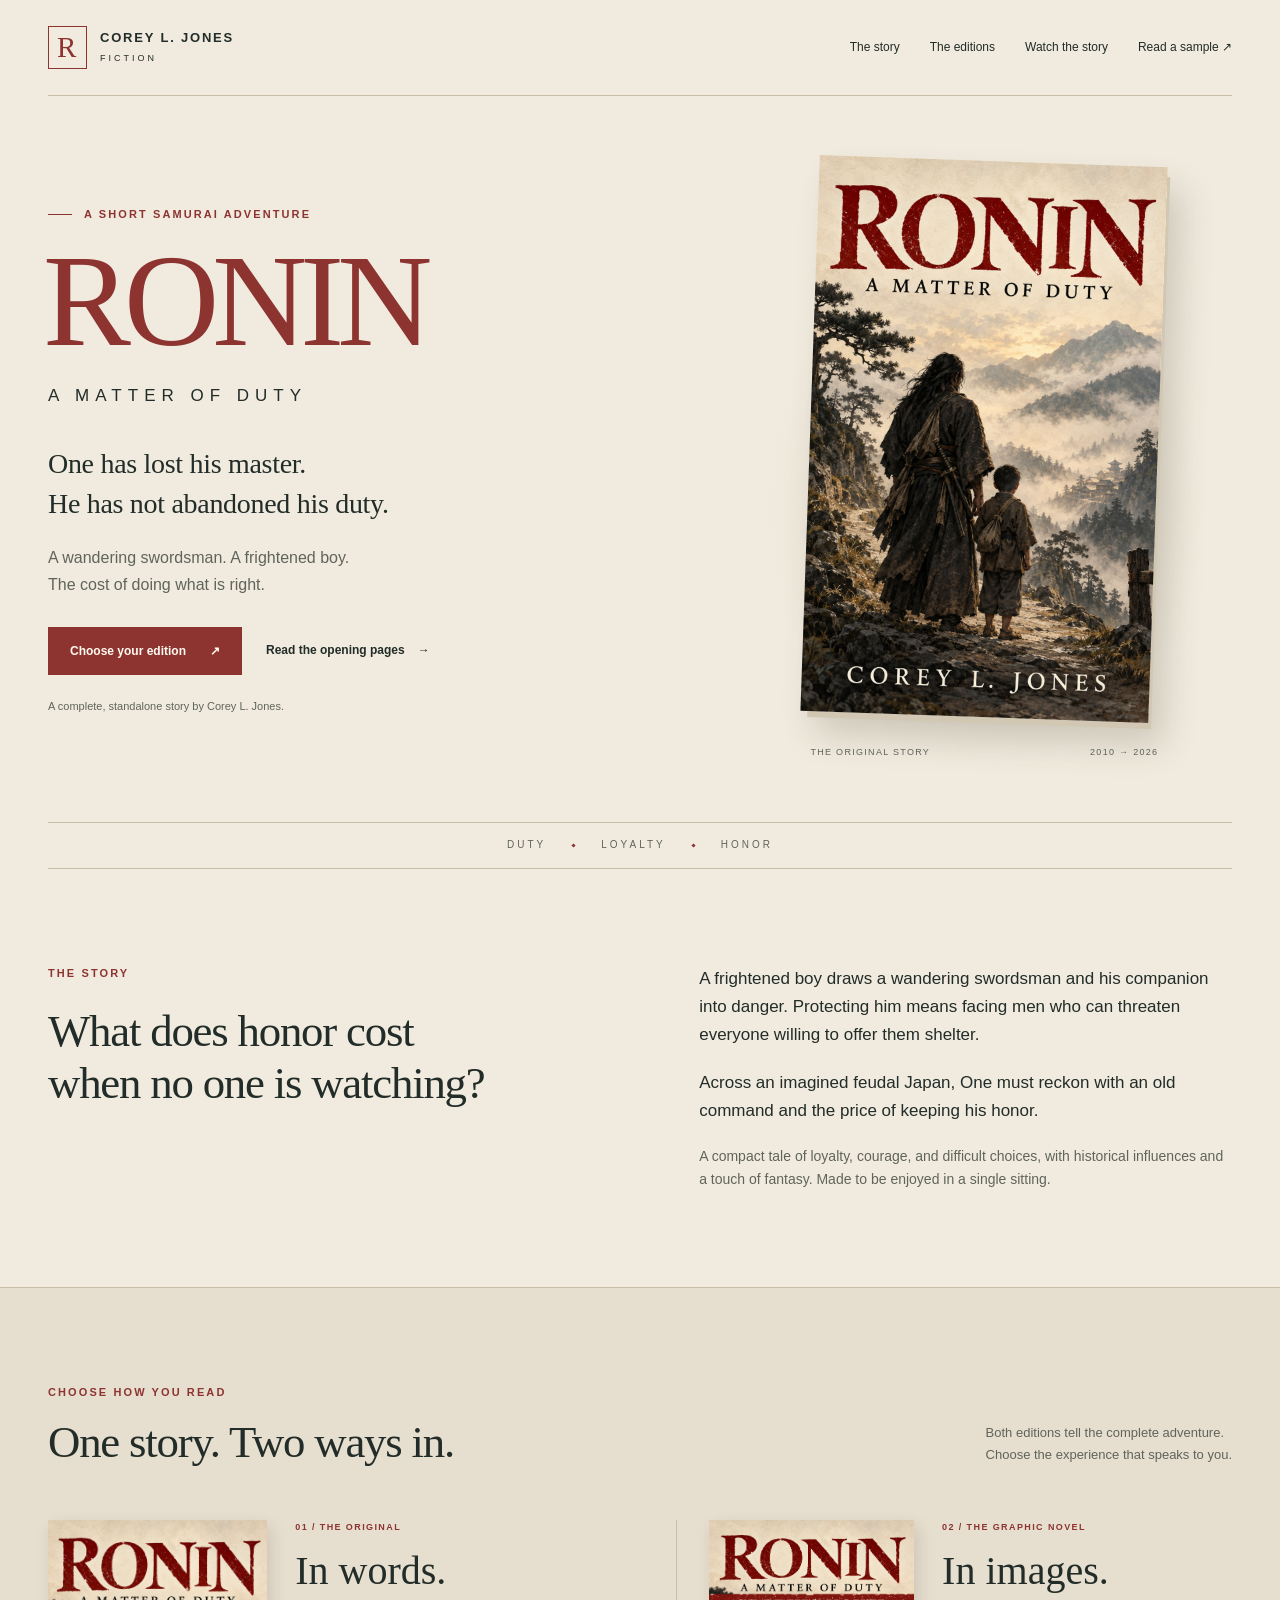
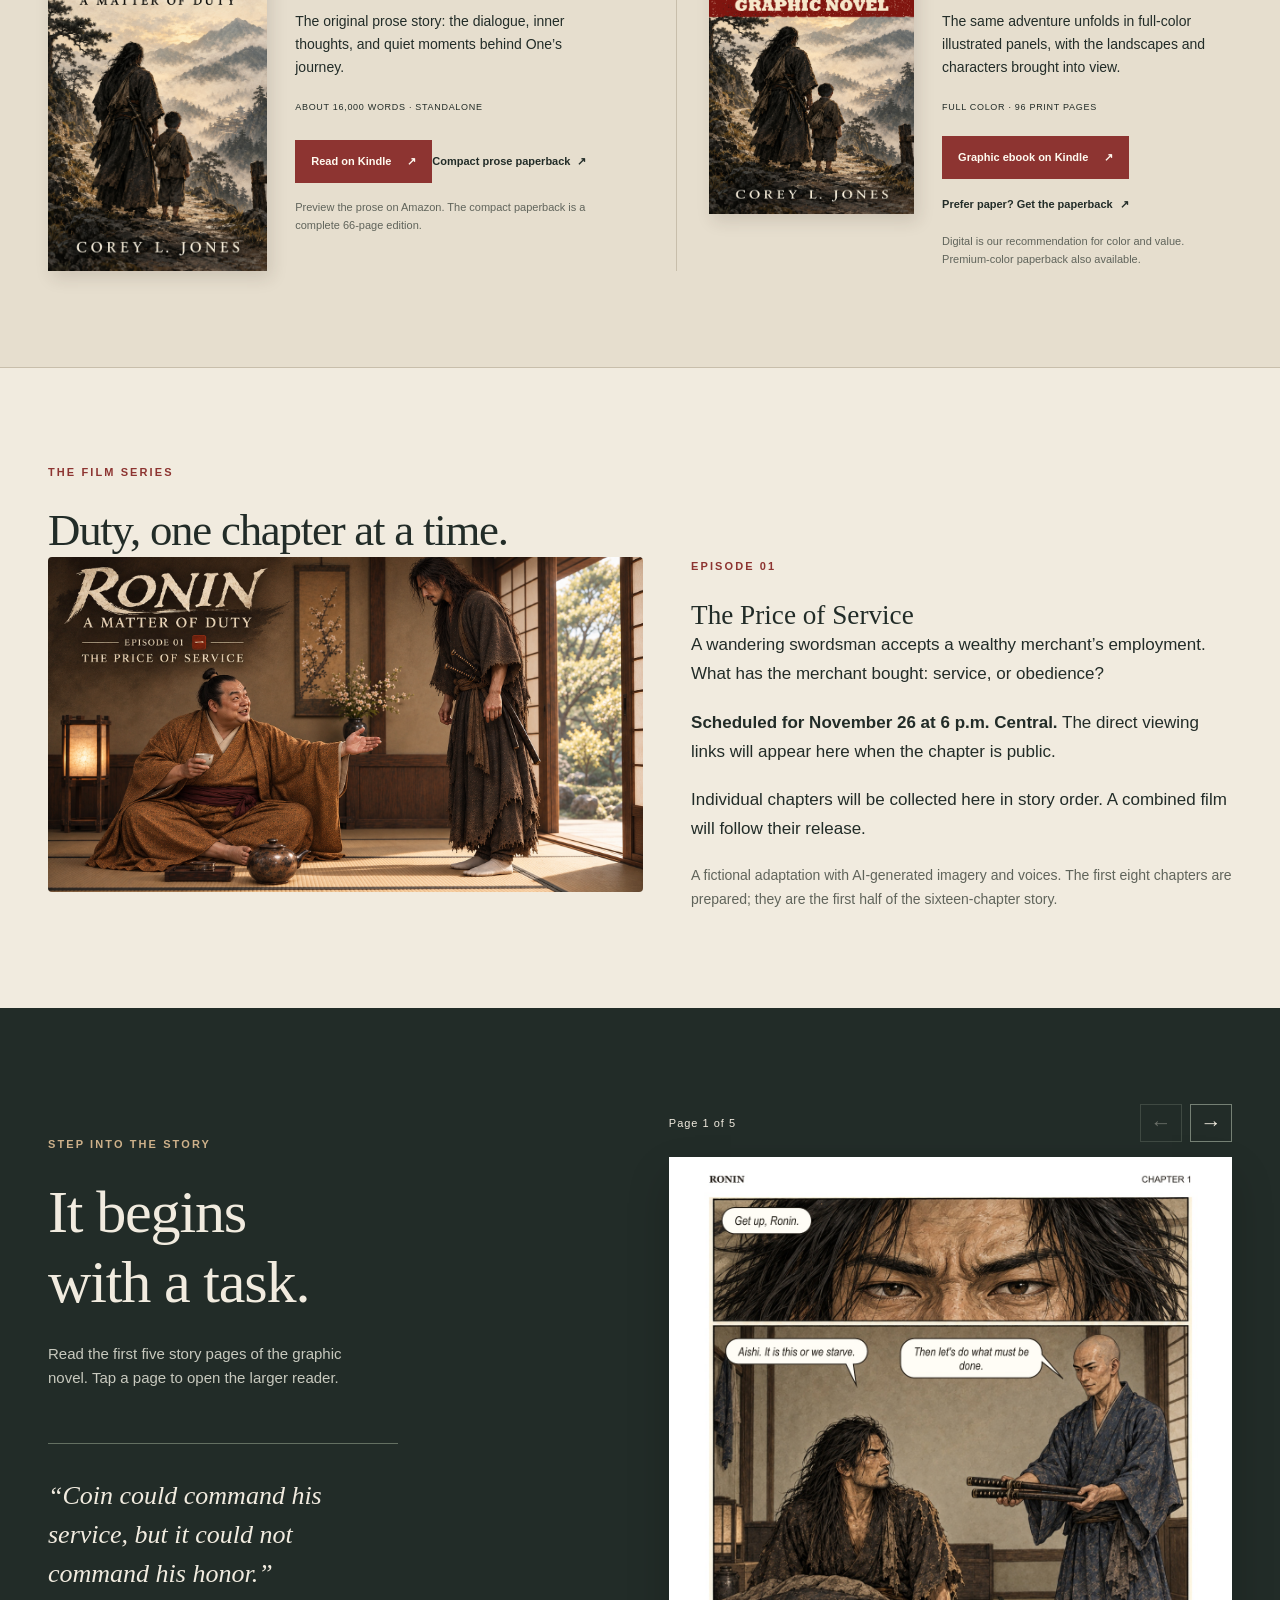
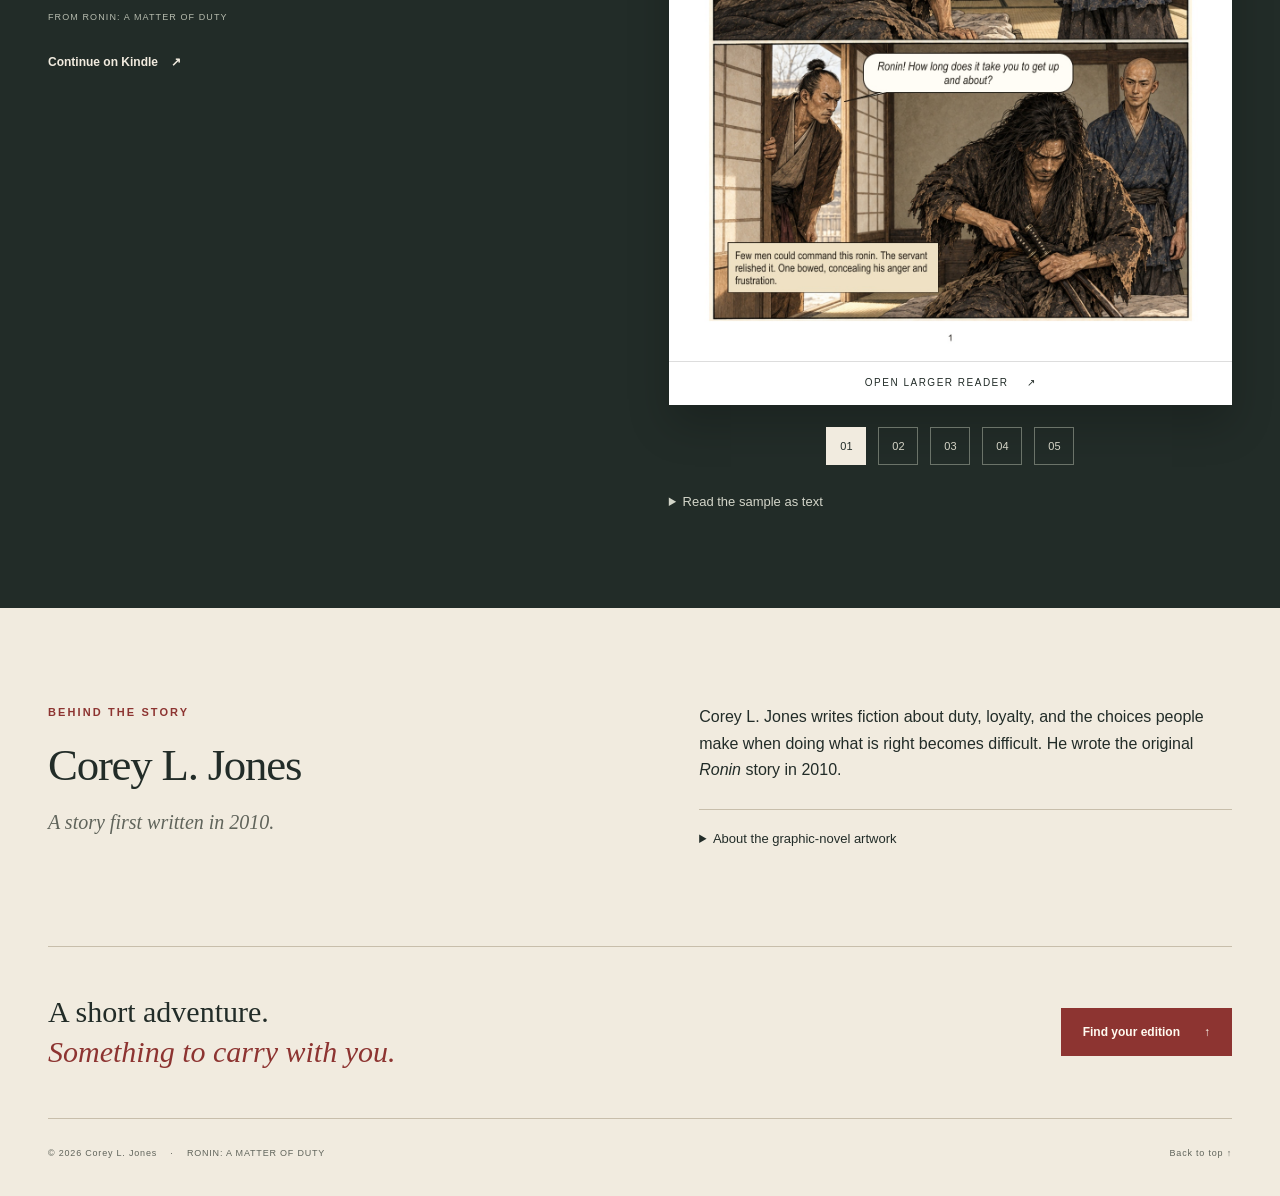
==== commit bd8d7a8d: "Restore visitor playback and add verified launch destinations" ====
--- a/public/ronin/index.html
+++ b/public/ronin/index.html
@@ -63,7 +63,7 @@
         </div>
       </div>
     </section>
-<section class="wrap section" id="film" aria-labelledby="film-title"><p class="eyebrow">THE FILM SERIES</p><h2 id="film-title">Duty, one chapter at a time.</h2><div class="film-chapter"><img src="./assets/episode-01.png" alt="Ronin Episode 01: The Price of Service. A merchant offers tea to the swordsman." width="1672" height="941" loading="lazy"><div><p class="eyebrow">EPISODE 01</p><h3>The Price of Service</h3><p>A wandering swordsman accepts a wealthy merchant’s employment. What has the merchant bought: service, or obedience?</p><p><strong>Planned for November 26 at 6 p.m. Central.</strong> The direct viewing links will appear here when the chapter is public.</p><p>Individual chapters will be collected here in story order. A combined film will follow their release.</p><p class="quiet">A fictional adaptation with AI-generated imagery and voices. The first eight chapters are prepared; they are the first half of the sixteen-chapter story.</p></div></div></section>
+<section class="wrap section" id="film" aria-labelledby="film-title"><p class="eyebrow">THE FILM SERIES</p><h2 id="film-title">Duty, one chapter at a time.</h2><div class="film-chapter"><img src="./assets/episode-01.png" alt="Ronin Episode 01: The Price of Service. A merchant offers tea to the swordsman." width="1672" height="941" loading="lazy"><div><p class="eyebrow">EPISODE 01</p><h3>The Price of Service</h3><p>A wandering swordsman accepts a wealthy merchant’s employment. What has the merchant bought: service, or obedience?</p><p><strong>Scheduled for November 26 at 6 p.m. Central.</strong> The direct viewing links will appear here when the chapter is public.</p><p>Individual chapters will be collected here in story order. A combined film will follow their release.</p><p class="quiet">A fictional adaptation with AI-generated imagery and voices. The first eight chapters are prepared; they are the first half of the sixteen-chapter story.</p></div></div></section>
     <section class="sample section" id="sample" aria-labelledby="sample-title">
       <div class="wrap sample-layout">
         <div class="sample-intro"><p class="eyebrow">STEP INTO THE STORY</p><h2 id="sample-title">It begins <br>with a task.</h2><p>Read the first five story pages of the graphic novel. Tap a page to open the larger reader.</p><blockquote>“Coin could command his service, but it could not command his honor.”</blockquote><p class="quote-source">FROM <cite>RONIN: A MATTER OF DUTY</cite></p><a class="text-link light" href="https://www.amazon.com/dp/B0HP73ZHTZ">Continue on Kindle <span aria-hidden="true">↗</span></a></div>
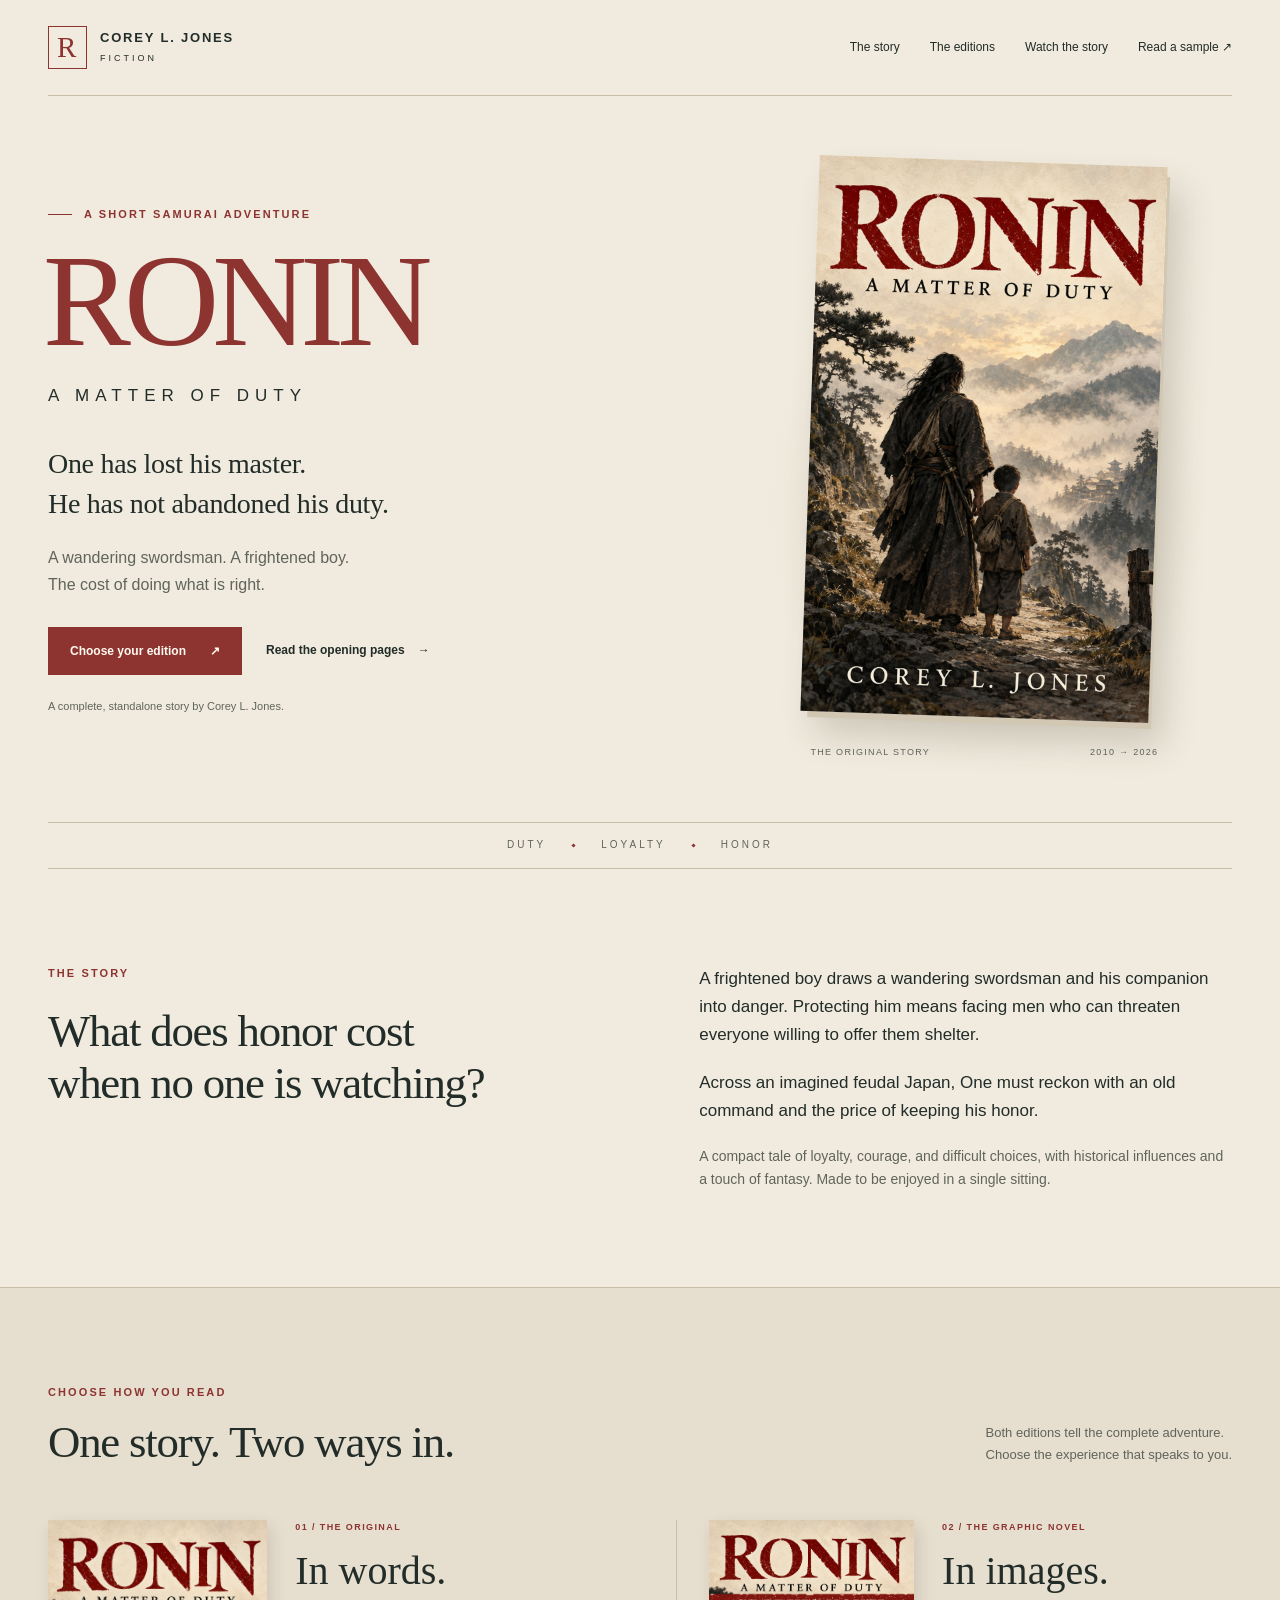
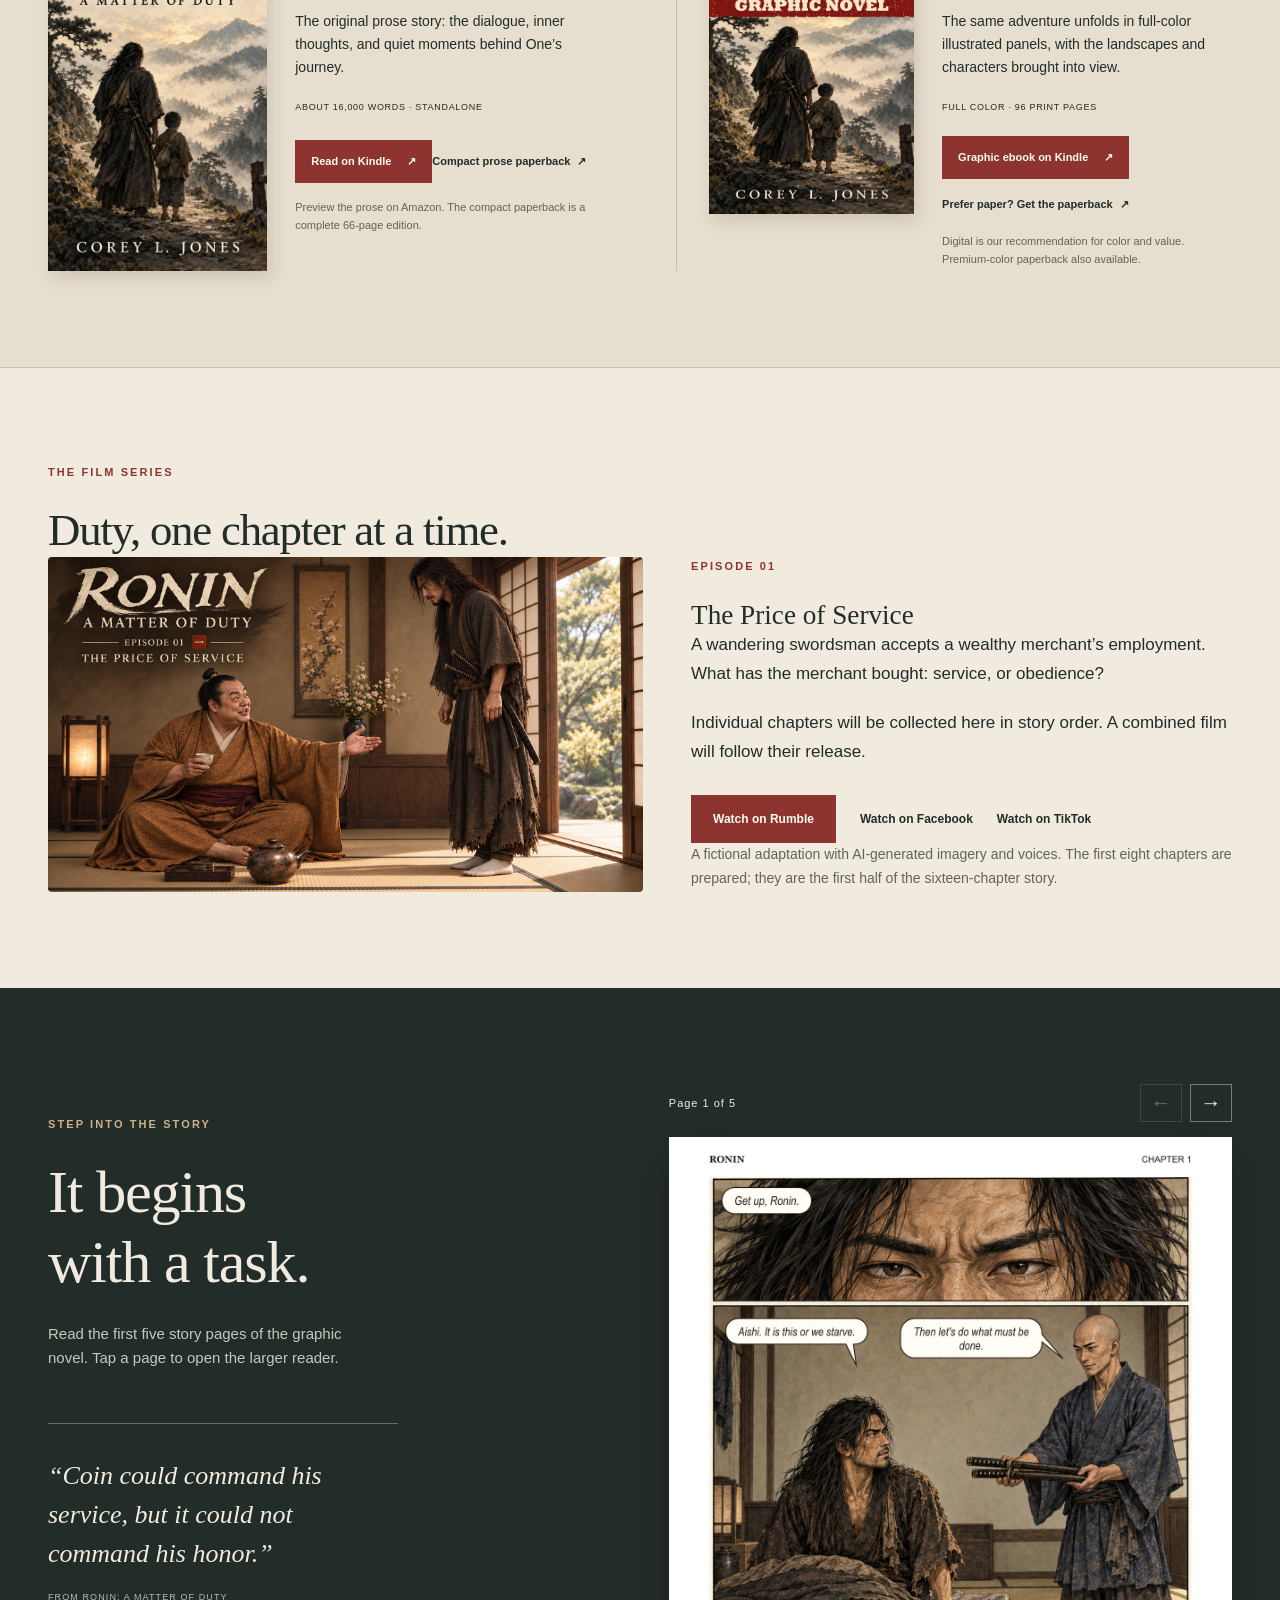
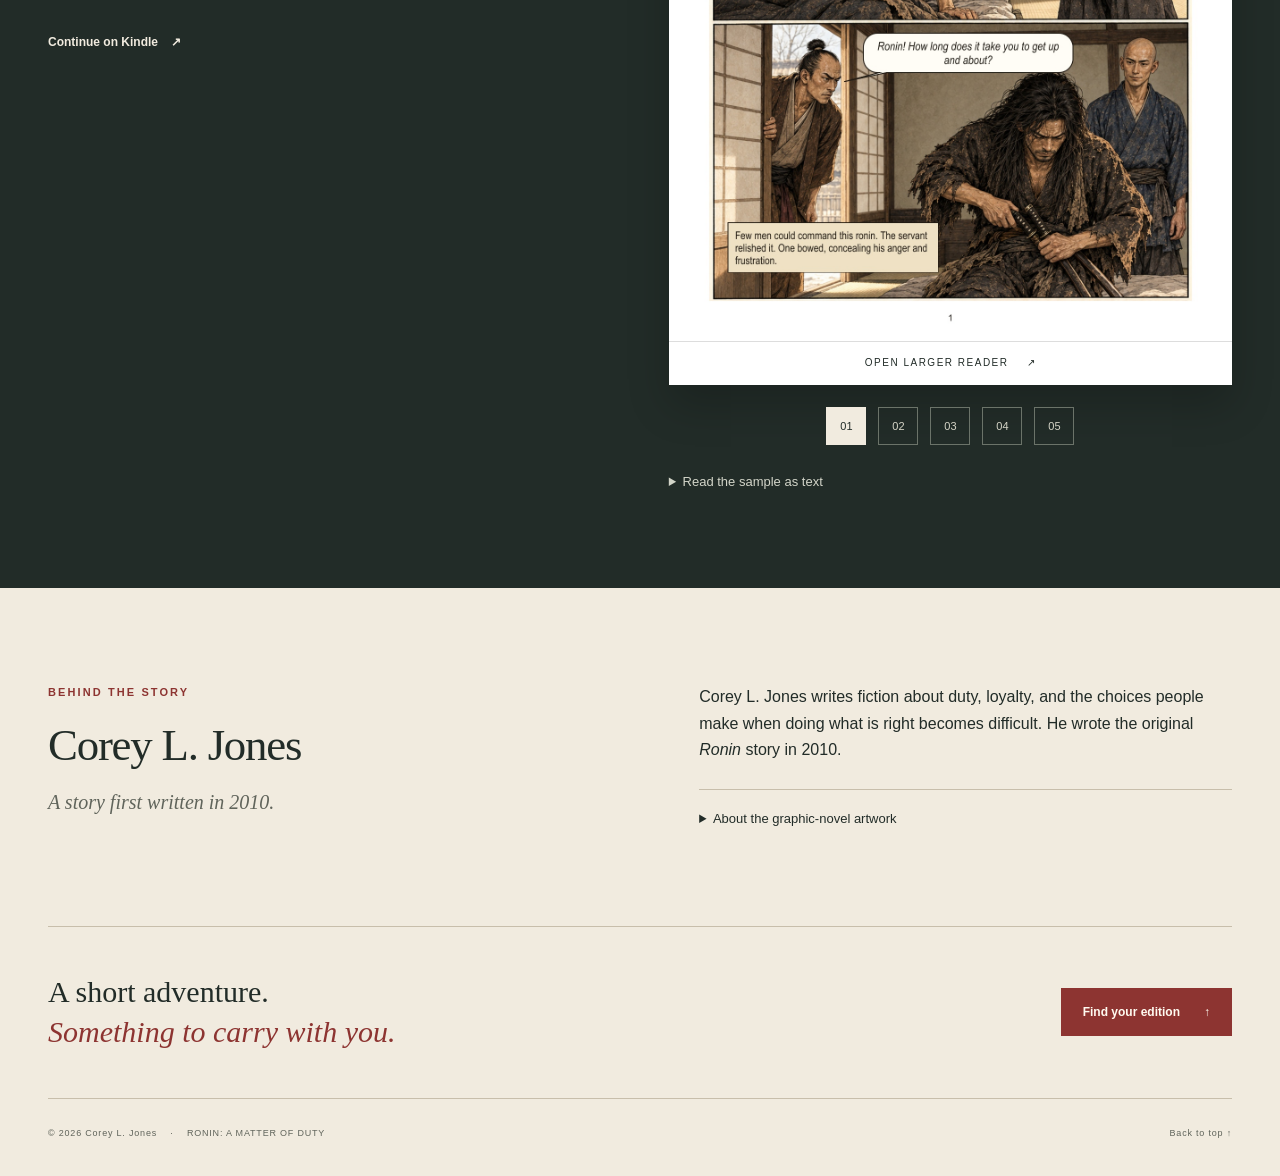
==== commit af8254b9: "Link the first Ronin chapter to its public releases" ====
--- a/public/ronin/index.html
+++ b/public/ronin/index.html
@@ -63,7 +63,7 @@
         </div>
       </div>
     </section>
-<section class="wrap section" id="film" aria-labelledby="film-title"><p class="eyebrow">THE FILM SERIES</p><h2 id="film-title">Duty, one chapter at a time.</h2><div class="film-chapter"><img src="./assets/episode-01.png" alt="Ronin Episode 01: The Price of Service. A merchant offers tea to the swordsman." width="1672" height="941" loading="lazy"><div><p class="eyebrow">EPISODE 01</p><h3>The Price of Service</h3><p>A wandering swordsman accepts a wealthy merchant’s employment. What has the merchant bought: service, or obedience?</p><p><strong>Scheduled for November 26 at 6 p.m. Central.</strong> The direct viewing links will appear here when the chapter is public.</p><p>Individual chapters will be collected here in story order. A combined film will follow their release.</p><p class="quiet">A fictional adaptation with AI-generated imagery and voices. The first eight chapters are prepared; they are the first half of the sixteen-chapter story.</p></div></div></section>
+<section class="wrap section" id="film" aria-labelledby="film-title"><p class="eyebrow">THE FILM SERIES</p><h2 id="film-title">Duty, one chapter at a time.</h2><div class="film-chapter"><img src="./assets/episode-01.png" alt="Ronin Episode 01: The Price of Service. A merchant offers tea to the swordsman." width="1672" height="941" loading="lazy"><div><p class="eyebrow">EPISODE 01</p><h3>The Price of Service</h3><p>A wandering swordsman accepts a wealthy merchant’s employment. What has the merchant bought: service, or obedience?</p><p>Individual chapters will be collected here in story order. A combined film will follow their release.</p><div class="actions" role="group" aria-label="Watch The Price of Service"><a class="button primary" href="https://rumble.com/v7isv8y-ronin-a-matter-of-duty-episode-01-the-price-of-service.html">Watch on Rumble</a><a class="text-link" href="https://www.facebook.com/reel/2606499673194365">Watch on Facebook</a><a class="text-link" href="https://www.tiktok.com/@echoofhumanity7/video/7711509911577955615">Watch on TikTok</a></div><p class="quiet">A fictional adaptation with AI-generated imagery and voices. The first eight chapters are prepared; they are the first half of the sixteen-chapter story.</p></div></div></section>
     <section class="sample section" id="sample" aria-labelledby="sample-title">
       <div class="wrap sample-layout">
         <div class="sample-intro"><p class="eyebrow">STEP INTO THE STORY</p><h2 id="sample-title">It begins <br>with a task.</h2><p>Read the first five story pages of the graphic novel. Tap a page to open the larger reader.</p><blockquote>“Coin could command his service, but it could not command his honor.”</blockquote><p class="quote-source">FROM <cite>RONIN: A MATTER OF DUTY</cite></p><a class="text-link light" href="https://www.amazon.com/dp/B0HP73ZHTZ">Continue on Kindle <span aria-hidden="true">↗</span></a></div>
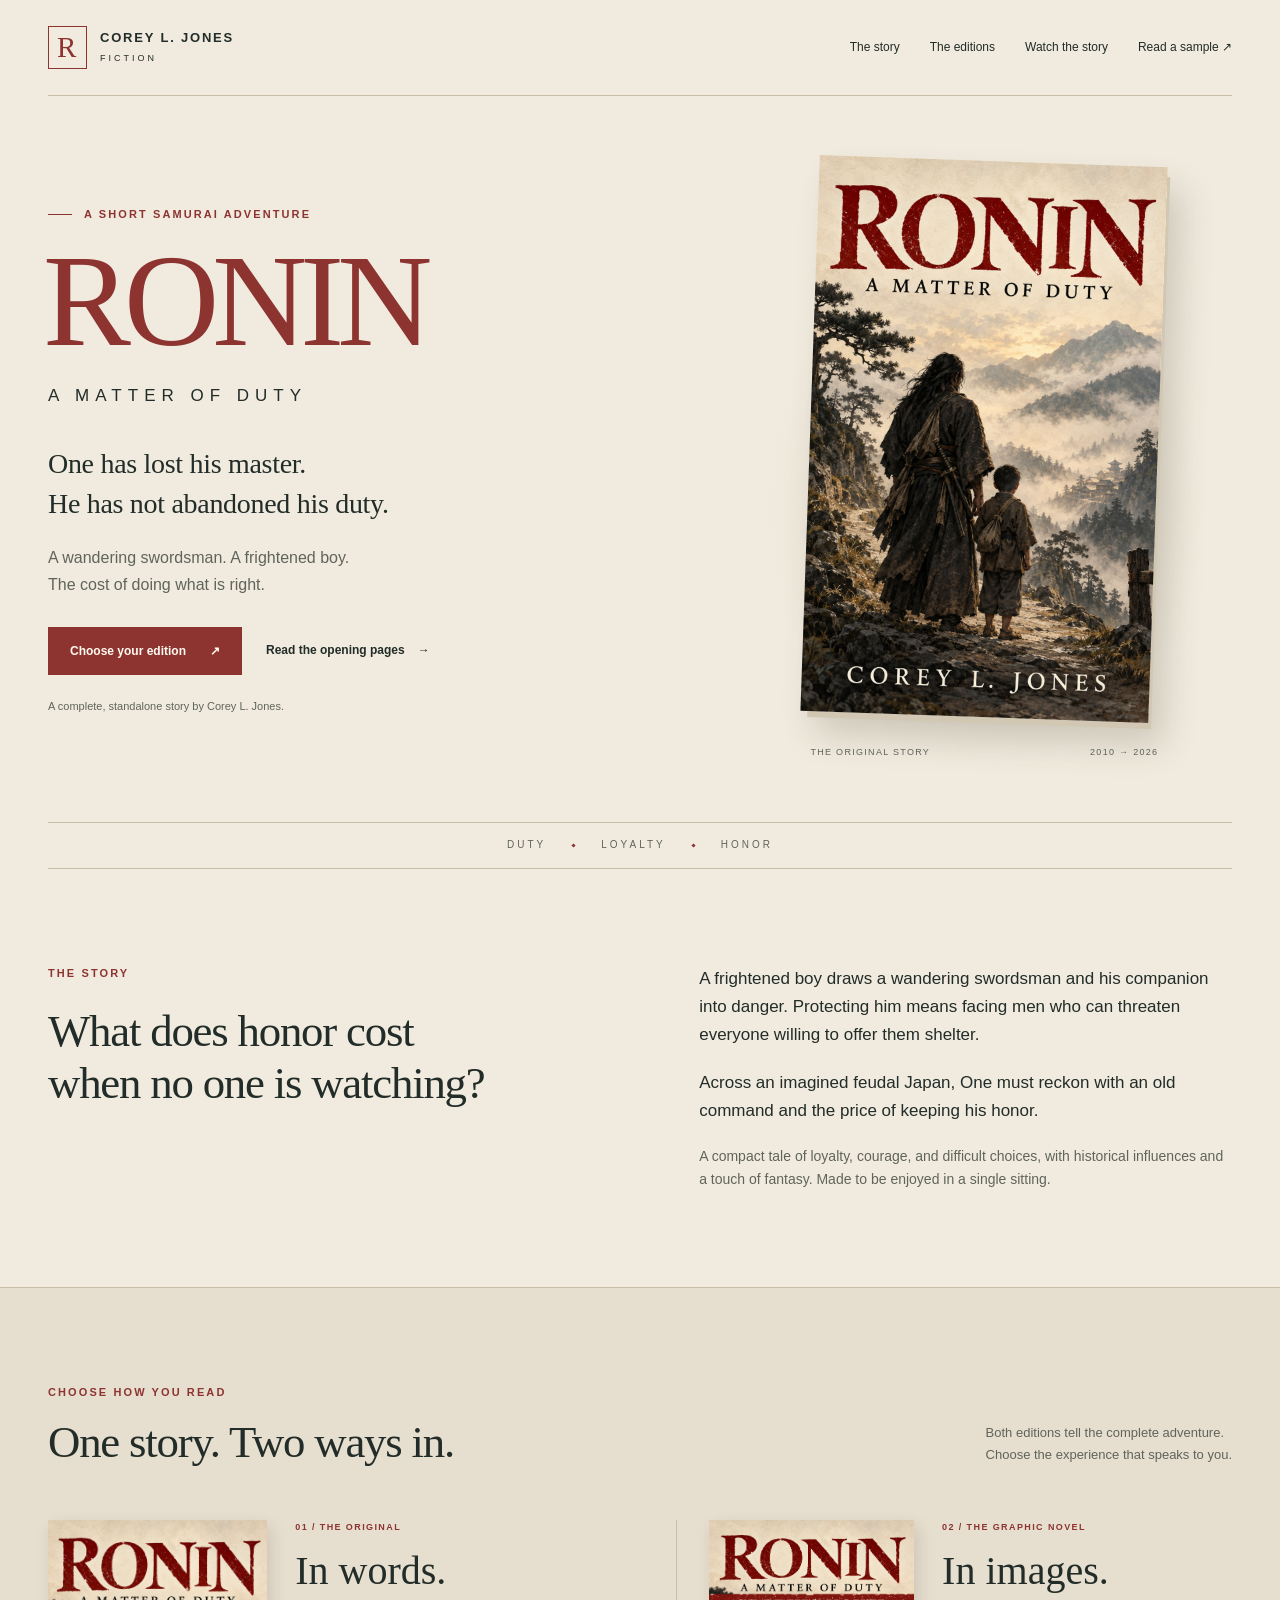
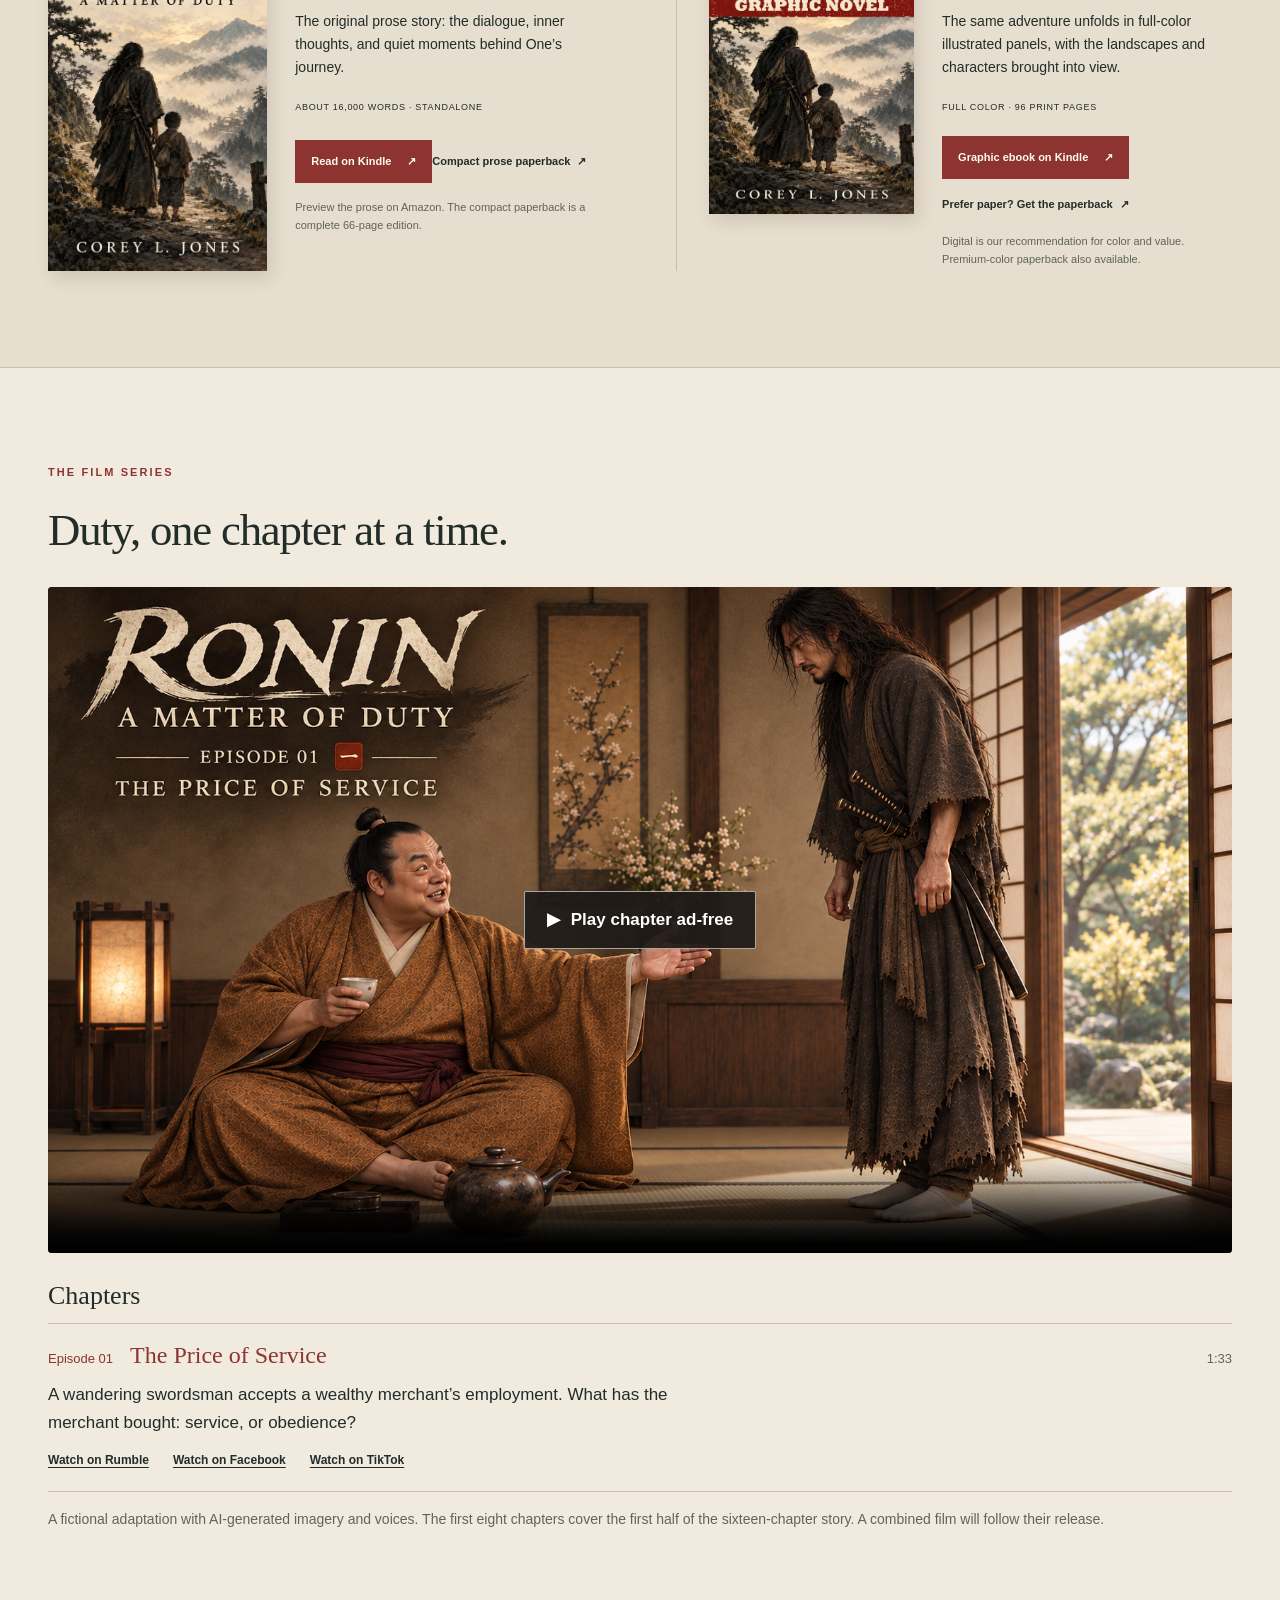
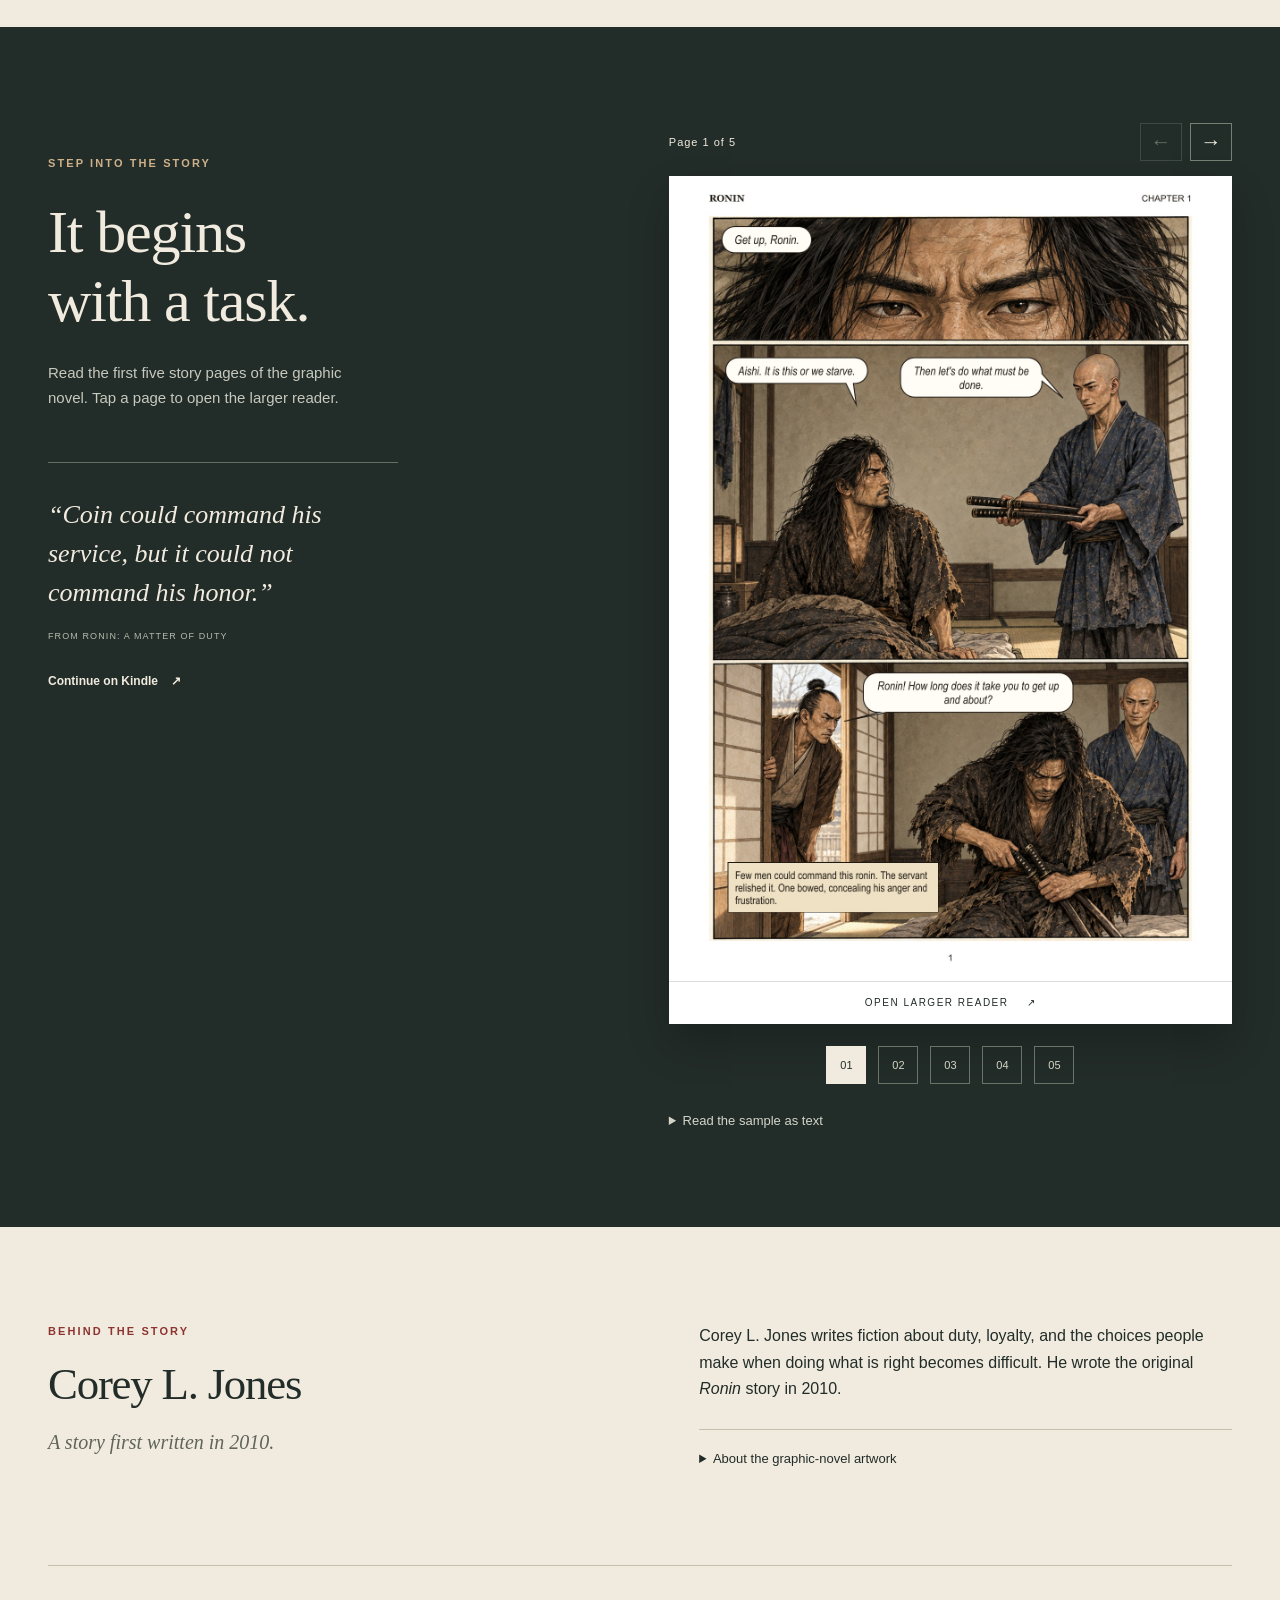
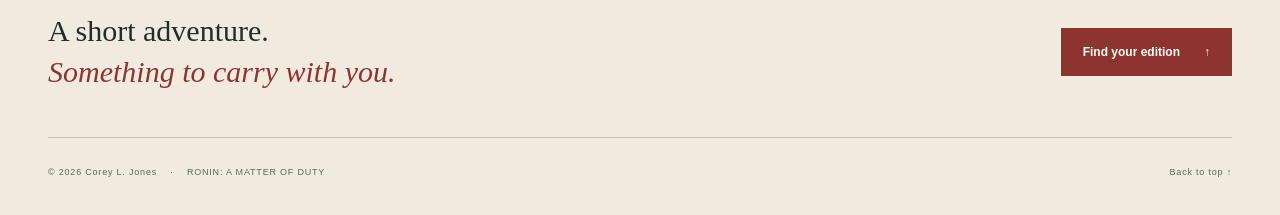
==== commit 0b9da7dc: "Play the first Ronin chapter ad-free on the film page" ====
--- a/public/ronin/index.html
+++ b/public/ronin/index.html
@@ -22,7 +22,6 @@
   <script type="application/ld+json">
   {"@context":"https://schema.org","@type":"WebPage","name":"Ronin: A Matter of Duty","url":"https://echoofhumanity.net/ronin/","mainEntity":{"@type":"Book","name":"Ronin: A Matter of Duty","author":{"@type":"Person","name":"Corey L. Jones"},"inLanguage":"en","genre":["Samurai adventure","Fiction"],"image":"https://echoofhumanity.net/ronin/assets/prose-cover.jpg","workExample":[{"@type":"Book","name":"Ronin: A Matter of Duty","bookFormat":"https://schema.org/EBook","url":"https://www.amazon.com/dp/B0HL51H4W1"},{"@type":"Book","name":"Ronin: A Matter of Duty — Graphic Novel","bookFormat":"https://schema.org/EBook","url":"https://www.amazon.com/dp/B0HP73ZHTZ"},{"@type":"Book","name":"Ronin: A Matter of Duty — Graphic Novel","bookFormat":"https://schema.org/Paperback","isbn":"9798177969534","numberOfPages":96,"url":"https://www.amazon.com/dp/B0HP72GLCR"}]}}
   </script>
-<style>.film-chapter{display:grid;grid-template-columns:1.1fr 1fr;gap:3rem;align-items:start}.film-chapter img{width:100%;height:auto;border-radius:4px}.film-chapter h3{font-size:1.7rem}.film-chapter p{line-height:1.7}@media(max-width:700px){.film-chapter{grid-template-columns:1fr;gap:1rem}}</style>
 </head>
 <body>
   <a class="skip" href="#main">Skip to content</a>
@@ -63,7 +62,38 @@
         </div>
       </div>
     </section>
-<section class="wrap section" id="film" aria-labelledby="film-title"><p class="eyebrow">THE FILM SERIES</p><h2 id="film-title">Duty, one chapter at a time.</h2><div class="film-chapter"><img src="./assets/episode-01.png" alt="Ronin Episode 01: The Price of Service. A merchant offers tea to the swordsman." width="1672" height="941" loading="lazy"><div><p class="eyebrow">EPISODE 01</p><h3>The Price of Service</h3><p>A wandering swordsman accepts a wealthy merchant’s employment. What has the merchant bought: service, or obedience?</p><p>Individual chapters will be collected here in story order. A combined film will follow their release.</p><div class="actions" role="group" aria-label="Watch The Price of Service"><a class="button primary" href="https://rumble.com/v7isv8y-ronin-a-matter-of-duty-episode-01-the-price-of-service.html">Watch on Rumble</a><a class="text-link" href="https://www.facebook.com/reel/2606499673194365">Watch on Facebook</a><a class="text-link" href="https://www.tiktok.com/@echoofhumanity7/video/7711509911577955615">Watch on TikTok</a></div><p class="quiet">A fictional adaptation with AI-generated imagery and voices. The first eight chapters are prepared; they are the first half of the sixteen-chapter story.</p></div></div></section>
+    <section class="wrap section" id="film" aria-labelledby="film-title">
+      <p class="eyebrow">THE FILM SERIES</p>
+      <h2 id="film-title">Duty, one chapter at a time.</h2>
+      <div class="film-screen">
+        <video id="ronin-player" controls playsinline preload="none" controlslist="nodownload" tabindex="0"
+               aria-label="Episode 01 — The Price of Service" width="1920" height="1080"
+               poster="./assets/episode-01.png" src="./assets/episode-01.mp4">
+          <track kind="captions" srclang="en" label="English" src="./assets/episode-01.en.vtt">
+        </video>
+        <button class="film-play" id="film-play" type="button" aria-label="Play The Price of Service ad-free" hidden>
+          <span class="film-play-label"><span aria-hidden="true">▶</span> Play chapter ad-free</span>
+        </button>
+      </div>
+      <h3 class="film-list-title" id="chapters-title">Chapters</h3>
+      <ol class="film-chapters" aria-labelledby="chapters-title">
+        <li>
+          <a class="chapter-choice" href="#ronin-player" aria-current="true"
+             data-film="./assets/episode-01.mp4" data-poster="./assets/episode-01.png" data-captions="./assets/episode-01.en.vtt">
+            <span class="chapter-number">Episode 01</span>
+            <span class="chapter-name">The Price of Service</span>
+            <span class="chapter-time">1:33</span>
+          </a>
+          <p>A wandering swordsman accepts a wealthy merchant’s employment. What has the merchant bought: service, or obedience?</p>
+          <div class="actions film-links" role="group" aria-label="Watch The Price of Service on other platforms">
+            <a class="text-link" href="https://rumble.com/v7isv8y-ronin-a-matter-of-duty-episode-01-the-price-of-service.html">Watch on Rumble</a>
+            <a class="text-link" href="https://www.facebook.com/reel/2606499673194365">Watch on Facebook</a>
+            <a class="text-link" href="https://www.tiktok.com/@echoofhumanity7/video/7711509911577955615">Watch on TikTok</a>
+          </div>
+        </li>
+      </ol>
+      <p class="film-note quiet">A fictional adaptation with AI-generated imagery and voices. The first eight chapters cover the first half of the sixteen-chapter story. A combined film will follow their release.</p>
+    </section>
     <section class="sample section" id="sample" aria-labelledby="sample-title">
       <div class="wrap sample-layout">
         <div class="sample-intro"><p class="eyebrow">STEP INTO THE STORY</p><h2 id="sample-title">It begins <br>with a task.</h2><p>Read the first five story pages of the graphic novel. Tap a page to open the larger reader.</p><blockquote>“Coin could command his service, but it could not command his honor.”</blockquote><p class="quote-source">FROM <cite>RONIN: A MATTER OF DUTY</cite></p><a class="text-link light" href="https://www.amazon.com/dp/B0HP73ZHTZ">Continue on Kindle <span aria-hidden="true">↗</span></a></div>
--- a/public/ronin/ronin.css
+++ b/public/ronin/ronin.css
@@ -6,3 +6,72 @@
 @media(max-width:700px){.wrap{width:calc(100% - 40px)}.section{padding-block:60px}.masthead{padding-block:18px;gap:20px;align-items:center}.wordmark{font-size:10px;letter-spacing:1px;gap:8px}.wordmark small{font-size:8px}.seal{width:30px;height:34px;font-size:24px}nav{gap:14px;font-size:10px}nav a:first-child{display:none}nav a span{display:none}.hero{grid-template-columns:1fr;padding-block:42px 38px;gap:38px}.hero .eyebrow{font-size:9px;margin-bottom:17px}h1{font-size:clamp(82px,20vw,126px);letter-spacing:-5px}.subtitle{font-size:13px;letter-spacing:4px;margin:16px 0 26px}.hero-hook{font-size:23px}.hero-description{font-size:14px;margin-top:19px}.hero-description br{display:none}.actions{gap:18px;margin-top:24px}.button{padding:13px 17px}.hero-note{font-size:10px}.hero-book{width:68%;max-width:265px}.hero-book figcaption{font-size:8px;letter-spacing:1px}.chapter-rule{gap:20px;font-size:9px;letter-spacing:2px}.story{grid-template-columns:1fr;gap:28px}.eyebrow{margin-bottom:17px}.story h2 br{display:none}.story-copy{font-size:16px}.quiet{font-size:14px}.section-heading{display:block;margin-bottom:32px}.section-heading>p{margin-top:20px;max-width:none}.edition-grid{grid-template-columns:1fr;gap:38px}.edition{grid-template-columns:110px 1fr;gap:22px}.edition+.edition{padding:34px 0 0;border-left:0;border-top:1px solid var(--line)}.edition-cover{width:100%}.edition-number{font-size:8px;letter-spacing:1px}h3{font-size:34px}.edition-copy>p:not(.edition-number):not(.specs):not(.buy-note){font-size:13px}.specs{font-size:8px;letter-spacing:.2px}.edition .button{font-size:10px;padding:11px 12px;gap:10px}.print-link{font-size:10px}.buy-note{font-size:10px}.sample-layout{grid-template-columns:1fr;gap:35px}.sample-intro{position:static;padding:0}.sample h2{font-size:46px}.sample h2 br{display:none}.sample-intro>p:not(.eyebrow):not(.quote-source){max-width:none;margin-top:20px}.sample blockquote{font-size:24px;max-width:none;margin-top:30px;padding-top:25px}.sample-gallery{max-width:490px;margin:auto;width:100%}.author{grid-template-columns:1fr;gap:26px}.author-subtitle{font-size:19px}.closing{padding-block:30px;align-items:start;flex-direction:column;gap:24px}.closing p{font-size:26px}.footer{flex-direction:column;align-items:start;gap:12px;padding-block:25px;font-size:8px}.reader-bar{padding:10px 12px}.reader-bar h2{font-size:14px}dialog{width:100%;height:100dvh;max-height:100dvh;margin:0}.reader-scroll{padding:0 0 15px;max-height:calc(100dvh - 124px)}.reader-close{font-size:11px}.reader-controls{padding:8px}.transcript{font-size:12px}}
 @media(prefers-reduced-motion:reduce){html{scroll-behavior:auto}*{transition:none!important}}
 .zoom{border:1px solid #758074;background:transparent;color:var(--paper);padding:8px 10px;font-size:11px;min-height:38px}.zoom:hover{background:#3b4840}.reader-scroll.is-zoomed img{width:200%;max-width:none}.reader-controls{gap:16px}.reader-scroll{scrollbar-width:auto}
+
+.film-screen {
+  position: relative;
+  margin-top: 30px;
+  background: #101511;
+  border-radius: 4px;
+  overflow: hidden;
+}
+.film-screen video {
+  display: block;
+  width: 100%;
+  height: auto;
+  aspect-ratio: 16 / 9;
+}
+.film-play:not([hidden]) {
+  position: absolute;
+  inset: 0 0 3rem;
+  display: grid;
+  place-items: center;
+  width: 100%;
+  padding: 3rem 0 0;
+  border: 0;
+  color: white;
+  background: transparent;
+}
+.film-play-label {
+  display: inline-flex;
+  align-items: center;
+  gap: .65em;
+  padding: .8em 1.25em;
+  border: 1px solid #fff9;
+  border-radius: 2px;
+  background: #201b18ed;
+  font-weight: 600;
+}
+.film-play:hover .film-play-label, .film-play:focus-visible .film-play-label {
+  background: var(--red);
+}
+.film-list-title {
+  margin: 28px 0 12px;
+  font-size: 26px;
+}
+.film-chapters {
+  list-style: none;
+  padding: 0;
+  margin: 0;
+}
+.film-chapters li {
+  padding: 16px 0 20px;
+  border-block-start: 1px solid var(--line);
+}
+.chapter-choice {
+  display: flex;
+  flex-wrap: wrap;
+  align-items: baseline;
+  gap: .35em 1em;
+  color: var(--red);
+}
+.chapter-choice:hover .chapter-name { text-decoration: underline; }
+.chapter-number, .chapter-time {
+  font-size: 13px;
+  font-variant-numeric: tabular-nums;
+}
+.chapter-name { font: 24px/1.3 Georgia, serif; }
+.chapter-time { margin-inline-start: auto; color: var(--muted); }
+.film-chapters p { margin-top: 10px; max-width: 70ch; }
+.film-links { margin-top: 14px; }
+.film-links a { text-decoration: underline; text-underline-offset: 3px; }
+.film-note { border-top: 1px solid var(--line); padding-top: 16px; }
